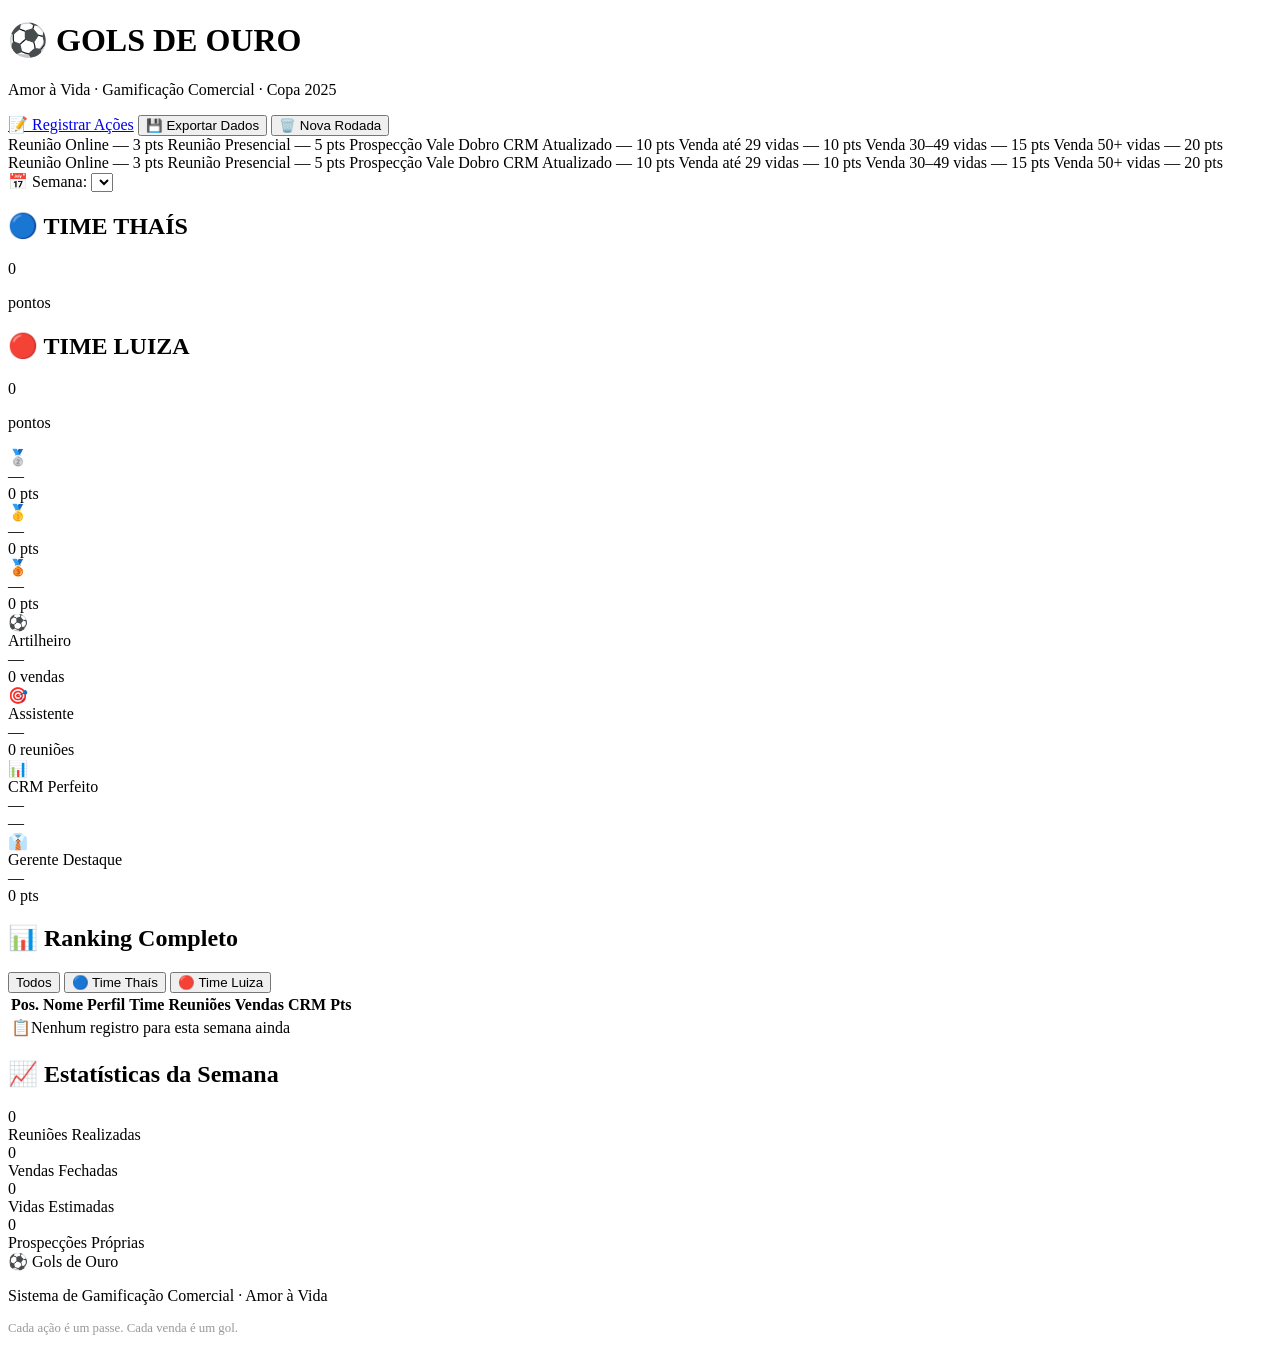
==== index.html @ 3f6ced35 "Rename index (2).html to index.html" ====
<!DOCTYPE html>
<html lang="pt-BR">
<head>
  <meta charset="UTF-8">
  <meta name="viewport" content="width=device-width, initial-scale=1.0">
  <title>⚽ Gols de Ouro — Amor à Vida</title>
  <link rel="stylesheet" href="styles.css">
</head>
<body>
<div class="container">

  <header>
    <h1>⚽ GOLS DE OURO</h1>
    <p class="subtitle">Amor à Vida · Gamificação Comercial · Copa 2025</p>
    <div class="header-actions">
      <a href="registro.html" class="btn-primary">📝 Registrar Ações</a>
      <button onclick="exportarDados()" class="btn-secondary">💾 Exportar Dados</button>
      <button onclick="limparDados()" class="btn-danger">🗑️ Nova Rodada</button>
    </div>
  </header>

  <div class="tape">
    <div class="tape-inner">
      <span class="tape-item">Reunião Online — 3 pts</span>
      <span class="tape-item">Reunião Presencial — 5 pts</span>
      <span class="tape-item">Prospecção Vale Dobro</span>
      <span class="tape-item">CRM Atualizado — 10 pts</span>
      <span class="tape-item">Venda até 29 vidas — 10 pts</span>
      <span class="tape-item">Venda 30–49 vidas — 15 pts</span>
      <span class="tape-item">Venda 50+ vidas — 20 pts</span>
      <span class="tape-item">Reunião Online — 3 pts</span>
      <span class="tape-item">Reunião Presencial — 5 pts</span>
      <span class="tape-item">Prospecção Vale Dobro</span>
      <span class="tape-item">CRM Atualizado — 10 pts</span>
      <span class="tape-item">Venda até 29 vidas — 10 pts</span>
      <span class="tape-item">Venda 30–49 vidas — 15 pts</span>
      <span class="tape-item">Venda 50+ vidas — 20 pts</span>
    </div>
  </div>

  <div class="week-selector reveal">
    <label>📅 Semana:</label>
    <select id="weekSelector" onchange="carregarSemana()"></select>
  </div>

  <div class="divider"></div>

  <section class="teams-score">
    <div class="team team-thais reveal">
      <h2>🔵 TIME THAÍS</h2>
      <div class="team-points" id="pointsThais">0</div>
      <p class="team-label">pontos</p>
    </div>
    <div class="team team-luiza reveal">
      <h2>🔴 TIME LUIZA</h2>
      <div class="team-points" id="pointsLuiza">0</div>
      <p class="team-label">pontos</p>
    </div>
  </section>

  <div class="divider"></div>

  <section class="podium reveal">
    <div class="podium-item second">
      <div class="medal">🥈</div>
      <div class="podium-name" id="second">—</div>
      <div class="podium-points" id="secondPoints">0 pts</div>
      <div id="secondTeam" class="podium-team-badge"></div>
    </div>
    <div class="podium-item first">
      <div class="medal">🥇</div>
      <div class="podium-name" id="first">—</div>
      <div class="podium-points" id="firstPoints">0 pts</div>
      <div id="firstTeam" class="podium-team-badge"></div>
    </div>
    <div class="podium-item third">
      <div class="medal">🥉</div>
      <div class="podium-name" id="third">—</div>
      <div class="podium-points" id="thirdPoints">0 pts</div>
      <div id="thirdTeam" class="podium-team-badge"></div>
    </div>
  </section>

  <div class="divider"></div>

  <section class="highlights">
    <div class="highlight-card reveal">
      <div class="highlight-icon">⚽</div>
      <div class="highlight-title">Artilheiro</div>
      <div class="highlight-name" id="artilheiro">—</div>
      <div class="highlight-value" id="artilheiroValue">0 vendas</div>
    </div>
    <div class="highlight-card reveal">
      <div class="highlight-icon">🎯</div>
      <div class="highlight-title">Assistente</div>
      <div class="highlight-name" id="assistente">—</div>
      <div class="highlight-value" id="assistenteValue">0 reuniões</div>
    </div>
    <div class="highlight-card reveal">
      <div class="highlight-icon">📊</div>
      <div class="highlight-title">CRM Perfeito</div>
      <div class="highlight-name" id="crmPerfeito">—</div>
      <div class="highlight-value" id="crmPerfeitoValue">—</div>
    </div>
    <div class="highlight-card reveal">
      <div class="highlight-icon">👔</div>
      <div class="highlight-title">Gerente Destaque</div>
      <div class="highlight-name" id="gerenteDestaque">—</div>
      <div class="highlight-value" id="gerenteValue">0 pts</div>
    </div>
  </section>

  <div class="divider"></div>

  <section class="ranking reveal">
    <h2>📊 Ranking Completo</h2>
    <div class="ranking-filters">
      <button class="filter-btn active" onclick="filtrarRanking('todos', this)">Todos</button>
      <button class="filter-btn" onclick="filtrarRanking('thais', this)">🔵 Time Thaís</button>
      <button class="filter-btn" onclick="filtrarRanking('luiza', this)">🔴 Time Luiza</button>
    </div>
    <div class="ranking-table-wrapper">
      <table class="ranking-table">
        <thead>
          <tr>
            <th>Pos.</th><th>Nome</th><th>Perfil</th><th>Time</th>
            <th>Reuniões</th><th>Vendas</th><th>CRM</th>
            <th class="points-col">Pts</th>
          </tr>
        </thead>
        <tbody id="rankingBody">
          <tr><td colspan="8">
            <div class="empty-state"><span>📋</span>Nenhum registro para esta semana ainda</div>
          </td></tr>
        </tbody>
      </table>
    </div>
  </section>

  <div class="divider"></div>

  <section class="stats reveal">
    <h2>📈 Estatísticas da Semana</h2>
    <div class="stats-grid">
      <div class="stat-card"><div class="stat-number" id="totalReunioes">0</div><div class="stat-label">Reuniões Realizadas</div></div>
      <div class="stat-card"><div class="stat-number" id="totalVendas">0</div><div class="stat-label">Vendas Fechadas</div></div>
      <div class="stat-card"><div class="stat-number" id="totalVidas">0</div><div class="stat-label">Vidas Estimadas</div></div>
      <div class="stat-card"><div class="stat-number" id="totalProspeccao">0</div><div class="stat-label">Prospecções Próprias</div></div>
    </div>
  </section>

  <footer>
    <div class="footer-title">⚽ Gols de Ouro</div>
    <p>Sistema de Gamificação Comercial · Amor à Vida</p>
    <p style="margin-top:6px;font-size:0.8rem;opacity:0.4;">Cada ação é um passe. Cada venda é um gol.</p>
  </footer>

</div>
<script src="app.js"></script>
<script>
  window.onload = function() {
    inicializarSistema();
    atualizarDashboard();
  };
</script>
</body>
</html>
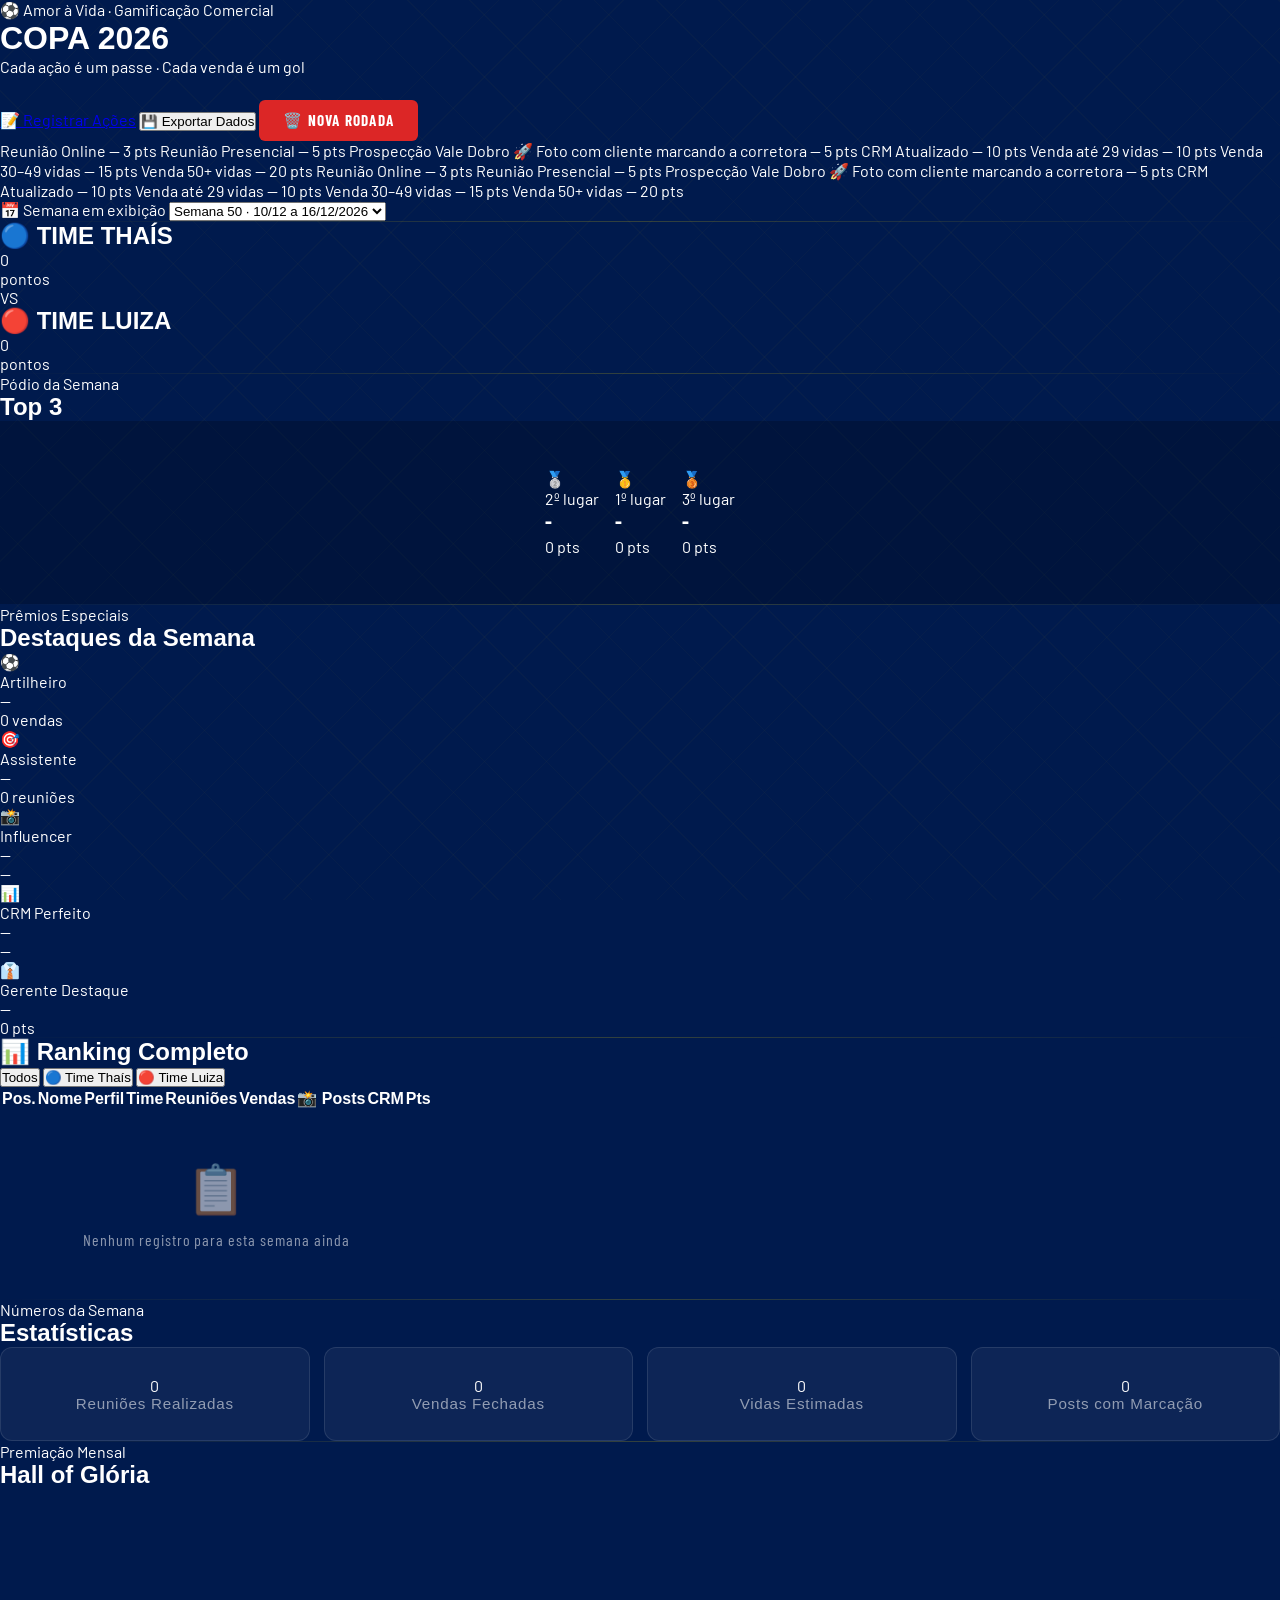
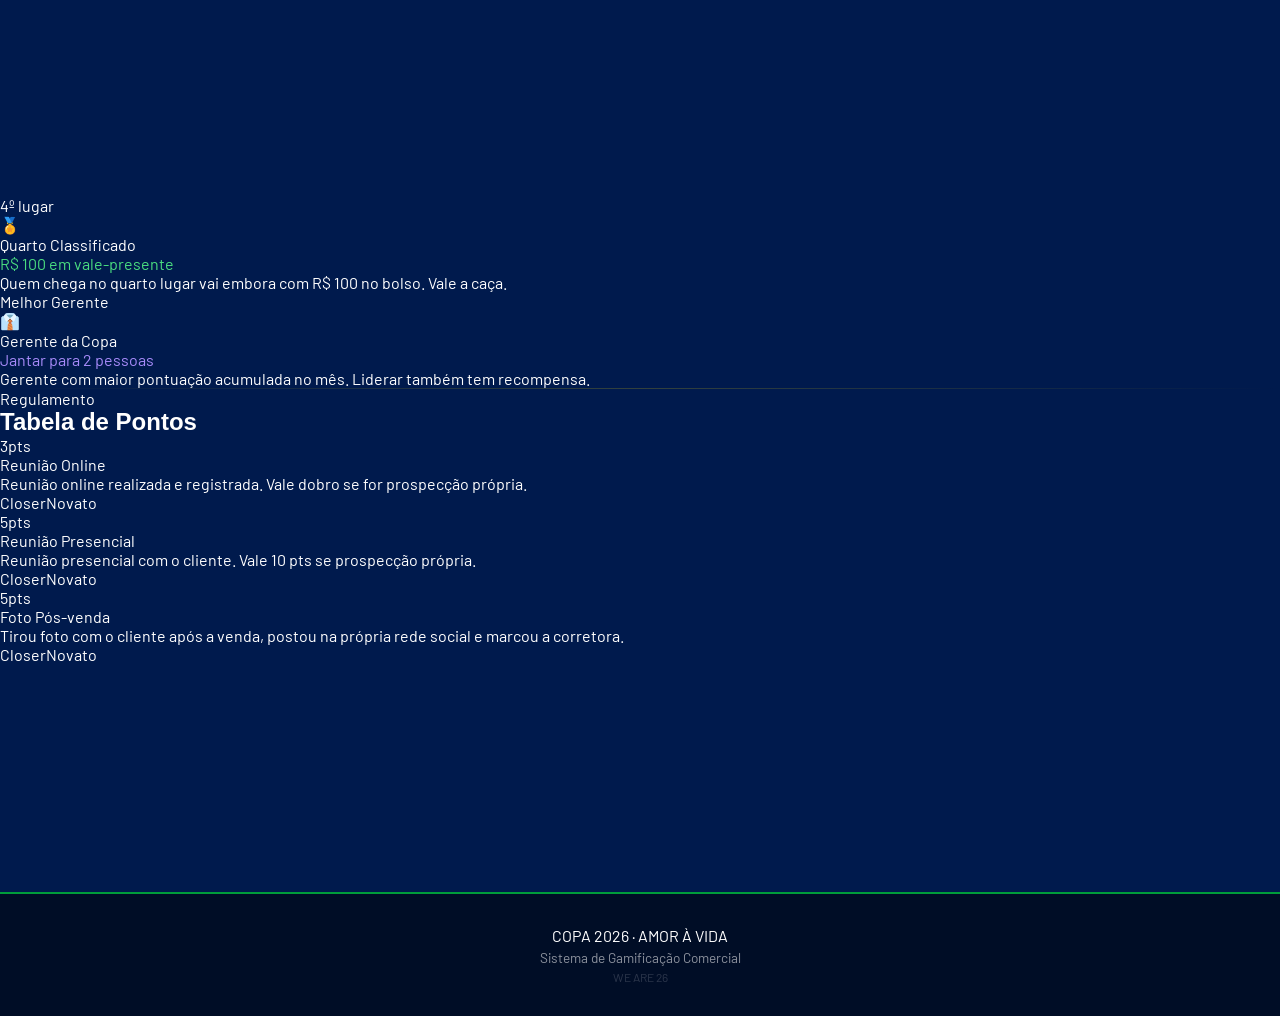
==== commit 0be5a506: "Update title and content for Copa 2026" ====
--- a/index.html
+++ b/index.html
@@ -3,133 +3,169 @@
 <head>
   <meta charset="UTF-8">
   <meta name="viewport" content="width=device-width, initial-scale=1.0">
-  <title>⚽ Gols de Ouro — Amor à Vida</title>
+  <title>Copa 2026 — Amor à Vida</title>
   <link rel="stylesheet" href="styles.css">
 </head>
 <body>
 <div class="container">
 
-  <header>
-    <h1>⚽ GOLS DE OURO</h1>
-    <p class="subtitle">Amor à Vida · Gamificação Comercial · Copa 2025</p>
-    <div class="header-actions">
-      <a href="registro.html" class="btn-primary">📝 Registrar Ações</a>
-      <button onclick="exportarDados()" class="btn-secondary">💾 Exportar Dados</button>
-      <button onclick="limparDados()" class="btn-danger">🗑️ Nova Rodada</button>
-    </div>
-  </header>
-
-  <div class="tape">
-    <div class="tape-inner">
-      <span class="tape-item">Reunião Online — 3 pts</span>
-      <span class="tape-item">Reunião Presencial — 5 pts</span>
-      <span class="tape-item">Prospecção Vale Dobro</span>
-      <span class="tape-item">CRM Atualizado — 10 pts</span>
-      <span class="tape-item">Venda até 29 vidas — 10 pts</span>
-      <span class="tape-item">Venda 30–49 vidas — 15 pts</span>
-      <span class="tape-item">Venda 50+ vidas — 20 pts</span>
-      <span class="tape-item">Reunião Online — 3 pts</span>
-      <span class="tape-item">Reunião Presencial — 5 pts</span>
-      <span class="tape-item">Prospecção Vale Dobro</span>
-      <span class="tape-item">CRM Atualizado — 10 pts</span>
-      <span class="tape-item">Venda até 29 vidas — 10 pts</span>
-      <span class="tape-item">Venda 30–49 vidas — 15 pts</span>
-      <span class="tape-item">Venda 50+ vidas — 20 pts</span>
+  <!-- HERO -->
+  <div class="hero">
+    <div class="hero-eyebrow">⚽ Amor à Vida · Gamificação Comercial</div>
+    <h1 class="hero-title">
+      <span class="gold">COPA</span>
+      <span class="year">2026</span>
+    </h1>
+    <div class="hero-divider"></div>
+    <p class="hero-sub">Cada ação é um passe · Cada venda é um gol</p>
+    <div class="hero-actions" style="margin-top:1.5rem;">
+      <a href="registro.html" class="btn btn-gold">📝 Registrar Ações</a>
+      <button onclick="exportarDados()" class="btn btn-outline">💾 Exportar Dados</button>
+      <button onclick="limparDados()" class="btn btn-danger">🗑️ Nova Rodada</button>
     </div>
   </div>
 
-  <div class="week-selector reveal">
-    <label>📅 Semana:</label>
+  <!-- TICKER -->
+  <div class="ticker">
+    <div class="ticker-inner">
+      <span class="ticker-item">Reunião Online — 3 pts</span>
+      <span class="ticker-item">Reunião Presencial — 5 pts</span>
+      <span class="ticker-item">Prospecção Vale Dobro 🚀</span>
+      <span class="ticker-item">Foto com cliente marcando a corretora — 5 pts</span>
+      <span class="ticker-item">CRM Atualizado — 10 pts</span>
+      <span class="ticker-item">Venda até 29 vidas — 10 pts</span>
+      <span class="ticker-item">Venda 30–49 vidas — 15 pts</span>
+      <span class="ticker-item">Venda 50+ vidas — 20 pts</span>
+      <span class="ticker-item">Reunião Online — 3 pts</span>
+      <span class="ticker-item">Reunião Presencial — 5 pts</span>
+      <span class="ticker-item">Prospecção Vale Dobro 🚀</span>
+      <span class="ticker-item">Foto com cliente marcando a corretora — 5 pts</span>
+      <span class="ticker-item">CRM Atualizado — 10 pts</span>
+      <span class="ticker-item">Venda até 29 vidas — 10 pts</span>
+      <span class="ticker-item">Venda 30–49 vidas — 15 pts</span>
+      <span class="ticker-item">Venda 50+ vidas — 20 pts</span>
+    </div>
+  </div>
+
+  <!-- SEMANA -->
+  <div class="week-bar reveal">
+    <label>📅 Semana em exibição</label>
     <select id="weekSelector" onchange="carregarSemana()"></select>
   </div>
 
   <div class="divider"></div>
 
-  <section class="teams-score">
-    <div class="team team-thais reveal">
-      <h2>🔵 TIME THAÍS</h2>
-      <div class="team-points" id="pointsThais">0</div>
-      <p class="team-label">pontos</p>
-    </div>
-    <div class="team team-luiza reveal">
-      <h2>🔴 TIME LUIZA</h2>
-      <div class="team-points" id="pointsLuiza">0</div>
-      <p class="team-label">pontos</p>
-    </div>
-  </section>
-
-  <div class="divider"></div>
-
-  <section class="podium reveal">
-    <div class="podium-item second">
-      <div class="medal">🥈</div>
-      <div class="podium-name" id="second">—</div>
-      <div class="podium-points" id="secondPoints">0 pts</div>
-      <div id="secondTeam" class="podium-team-badge"></div>
-    </div>
-    <div class="podium-item first">
-      <div class="medal">🥇</div>
-      <div class="podium-name" id="first">—</div>
-      <div class="podium-points" id="firstPoints">0 pts</div>
-      <div id="firstTeam" class="podium-team-badge"></div>
-    </div>
-    <div class="podium-item third">
-      <div class="medal">🥉</div>
-      <div class="podium-name" id="third">—</div>
-      <div class="podium-points" id="thirdPoints">0 pts</div>
-      <div id="thirdTeam" class="podium-team-badge"></div>
-    </div>
-  </section>
-
-  <div class="divider"></div>
-
-  <section class="highlights">
-    <div class="highlight-card reveal">
-      <div class="highlight-icon">⚽</div>
-      <div class="highlight-title">Artilheiro</div>
-      <div class="highlight-name" id="artilheiro">—</div>
-      <div class="highlight-value" id="artilheiroValue">0 vendas</div>
-    </div>
-    <div class="highlight-card reveal">
-      <div class="highlight-icon">🎯</div>
-      <div class="highlight-title">Assistente</div>
-      <div class="highlight-name" id="assistente">—</div>
-      <div class="highlight-value" id="assistenteValue">0 reuniões</div>
-    </div>
-    <div class="highlight-card reveal">
-      <div class="highlight-icon">📊</div>
-      <div class="highlight-title">CRM Perfeito</div>
-      <div class="highlight-name" id="crmPerfeito">—</div>
-      <div class="highlight-value" id="crmPerfeitoValue">—</div>
-    </div>
-    <div class="highlight-card reveal">
-      <div class="highlight-icon">👔</div>
-      <div class="highlight-title">Gerente Destaque</div>
-      <div class="highlight-name" id="gerenteDestaque">—</div>
-      <div class="highlight-value" id="gerenteValue">0 pts</div>
-    </div>
-  </section>
-
-  <div class="divider"></div>
-
-  <section class="ranking reveal">
+  <!-- SCOREBOARD -->
+  <section class="scoreboard reveal">
+    <div class="team-panel panel-thais" id="panelThais">
+      <h2 class="team-name">🔵 TIME THAÍS</h2>
+      <div class="team-pts-big" id="pointsThais">0</div>
+      <p class="pts-label">pontos</p>
+    </div>
+    <div class="vs-block">VS</div>
+    <div class="team-panel panel-luiza" id="panelLuiza">
+      <h2 class="team-name">🔴 TIME LUIZA</h2>
+      <div class="team-pts-big" id="pointsLuiza">0</div>
+      <p class="pts-label">pontos</p>
+    </div>
+  </section>
+
+  <div class="divider"></div>
+
+  <!-- PÓDIO -->
+  <section class="podium-section">
+    <div class="section-header reveal">
+      <div class="section-tag">Pódio da Semana</div>
+      <h2 class="section-title">Top <span class="accent">3</span></h2>
+    </div>
+    <div class="podium reveal">
+      <div class="podium-card pos-2">
+        <div class="podium-medal">🥈</div>
+        <div class="podium-rank">2º lugar</div>
+        <div class="podium-name" id="second">—</div>
+        <div class="podium-pts" id="secondPoints">0 pts</div>
+        <div id="secondTeam" class="podium-team-tag"></div>
+      </div>
+      <div class="podium-card pos-1">
+        <div class="podium-medal">🥇</div>
+        <div class="podium-rank">1º lugar</div>
+        <div class="podium-name" id="first">—</div>
+        <div class="podium-pts" id="firstPoints">0 pts</div>
+        <div id="firstTeam" class="podium-team-tag"></div>
+      </div>
+      <div class="podium-card pos-3">
+        <div class="podium-medal">🥉</div>
+        <div class="podium-rank">3º lugar</div>
+        <div class="podium-name" id="third">—</div>
+        <div class="podium-pts" id="thirdPoints">0 pts</div>
+        <div id="thirdTeam" class="podium-team-tag"></div>
+      </div>
+    </div>
+  </section>
+
+  <div class="divider"></div>
+
+  <!-- DESTAQUES -->
+  <section class="highlights-section">
+    <div class="section-header reveal">
+      <div class="section-tag">Prêmios Especiais</div>
+      <h2 class="section-title">Destaques da <span class="accent">Semana</span></h2>
+    </div>
+    <div class="highlights-grid">
+      <div class="hl-card reveal">
+        <div class="hl-icon">⚽</div>
+        <div class="hl-tag">Artilheiro</div>
+        <div class="hl-name" id="artilheiro">—</div>
+        <div class="hl-value" id="artilheiroValue">0 vendas</div>
+      </div>
+      <div class="hl-card reveal">
+        <div class="hl-icon">🎯</div>
+        <div class="hl-tag">Assistente</div>
+        <div class="hl-name" id="assistente">—</div>
+        <div class="hl-value" id="assistenteValue">0 reuniões</div>
+      </div>
+      <div class="hl-card reveal">
+        <div class="hl-icon">📸</div>
+        <div class="hl-tag">Influencer</div>
+        <div class="hl-name" id="influencer">—</div>
+        <div class="hl-value" id="influencerValue">—</div>
+      </div>
+      <div class="hl-card reveal">
+        <div class="hl-icon">📊</div>
+        <div class="hl-tag">CRM Perfeito</div>
+        <div class="hl-name" id="crmPerfeito">—</div>
+        <div class="hl-value" id="crmPerfeitoValue">—</div>
+      </div>
+      <div class="hl-card reveal">
+        <div class="hl-icon">👔</div>
+        <div class="hl-tag">Gerente Destaque</div>
+        <div class="hl-name" id="gerenteDestaque">—</div>
+        <div class="hl-value" id="gerenteValue">0 pts</div>
+      </div>
+    </div>
+  </section>
+
+  <div class="divider"></div>
+
+  <!-- RANKING -->
+  <section class="ranking-section reveal">
     <h2>📊 Ranking Completo</h2>
-    <div class="ranking-filters">
-      <button class="filter-btn active" onclick="filtrarRanking('todos', this)">Todos</button>
-      <button class="filter-btn" onclick="filtrarRanking('thais', this)">🔵 Time Thaís</button>
-      <button class="filter-btn" onclick="filtrarRanking('luiza', this)">🔴 Time Luiza</button>
-    </div>
-    <div class="ranking-table-wrapper">
-      <table class="ranking-table">
+    <div class="rank-filters">
+      <button class="rf-btn active" onclick="filtrarRanking('todos',this)">Todos</button>
+      <button class="rf-btn" onclick="filtrarRanking('thais',this)">🔵 Time Thaís</button>
+      <button class="rf-btn" onclick="filtrarRanking('luiza',this)">🔴 Time Luiza</button>
+    </div>
+    <div class="table-wrap">
+      <table class="rank-table">
         <thead>
           <tr>
             <th>Pos.</th><th>Nome</th><th>Perfil</th><th>Time</th>
-            <th>Reuniões</th><th>Vendas</th><th>CRM</th>
-            <th class="points-col">Pts</th>
+            <th>Reuniões</th><th>Vendas</th><th>📸 Posts</th><th>CRM</th>
+            <th class="pts-col">Pts</th>
           </tr>
         </thead>
         <tbody id="rankingBody">
-          <tr><td colspan="8">
+          <tr><td colspan="9">
             <div class="empty-state"><span>📋</span>Nenhum registro para esta semana ainda</div>
           </td></tr>
         </tbody>
@@ -139,20 +175,125 @@
 
   <div class="divider"></div>
 
-  <section class="stats reveal">
-    <h2>📈 Estatísticas da Semana</h2>
+  <!-- ESTATÍSTICAS -->
+  <section class="stats-section">
+    <div class="section-header reveal">
+      <div class="section-tag">Números da Semana</div>
+      <h2 class="section-title">Estatísticas</h2>
+    </div>
     <div class="stats-grid">
-      <div class="stat-card"><div class="stat-number" id="totalReunioes">0</div><div class="stat-label">Reuniões Realizadas</div></div>
-      <div class="stat-card"><div class="stat-number" id="totalVendas">0</div><div class="stat-label">Vendas Fechadas</div></div>
-      <div class="stat-card"><div class="stat-number" id="totalVidas">0</div><div class="stat-label">Vidas Estimadas</div></div>
-      <div class="stat-card"><div class="stat-number" id="totalProspeccao">0</div><div class="stat-label">Prospecções Próprias</div></div>
+      <div class="stat-card reveal"><div class="stat-num" id="totalReunioes">0</div><div class="stat-label">Reuniões Realizadas</div></div>
+      <div class="stat-card reveal"><div class="stat-num" id="totalVendas">0</div><div class="stat-label">Vendas Fechadas</div></div>
+      <div class="stat-card reveal"><div class="stat-num" id="totalVidas">0</div><div class="stat-label">Vidas Estimadas</div></div>
+      <div class="stat-card reveal"><div class="stat-num" id="totalFotos">0</div><div class="stat-label">Posts com Marcação</div></div>
+    </div>
+  </section>
+
+  <div class="divider"></div>
+
+  <!-- PREMIAÇÃO MENSAL -->
+  <section class="awards-section">
+    <div class="section-header reveal">
+      <div class="section-tag">Premiação Mensal</div>
+      <h2 class="section-title">Hall of <span class="accent">Glória</span></h2>
+    </div>
+    <div class="awards-grid">
+
+      <div class="award-card gold reveal">
+        <div class="award-pos">1º lugar</div>
+        <div class="award-medal">🥇</div>
+        <div class="award-title">Campeão da Copa</div>
+        <div class="award-prize">Camisa Oficial Brasil<br>+ R$ 150 no Coco Bambu</div>
+        <div class="award-desc">Maior pontuação acumulada no mês. Você veste a camisa de quem chegou lá.</div>
+      </div>
+
+      <div class="award-card silver reveal">
+        <div class="award-pos">2º lugar</div>
+        <div class="award-medal">🥈</div>
+        <div class="award-title">Vice-Campeão</div>
+        <div class="award-prize silver-txt">Um Tênis à sua escolha</div>
+        <div class="award-desc">Segundo maior acumulado do mês. Tão perto do topo — corra mais no próximo mês.</div>
+      </div>
+
+      <div class="award-card bronze reveal">
+        <div class="award-pos">3º lugar</div>
+        <div class="award-medal">🥉</div>
+        <div class="award-title">Terceiro Lugar</div>
+        <div class="award-prize bronze-txt">Alexa Echo Dot</div>
+        <div class="award-desc">Terceiro no pódio mensal. Tecnologia para turbinar sua rotina fora do trabalho.</div>
+      </div>
+
+      <div class="award-card fourth reveal">
+        <div class="award-pos">4º lugar</div>
+        <div class="award-medal">🏅</div>
+        <div class="award-title">Quarto Classificado</div>
+        <div class="award-prize" style="color:#4ade80;">R$ 100 em vale-presente</div>
+        <div class="award-desc">Quem chega no quarto lugar vai embora com R$ 100 no bolso. Vale a caça.</div>
+      </div>
+
+      <div class="award-card manager reveal">
+        <div class="award-pos">Melhor Gerente</div>
+        <div class="award-medal">👔</div>
+        <div class="award-title">Gerente da Copa</div>
+        <div class="award-prize" style="color:#a78bfa;">Jantar para 2 pessoas</div>
+        <div class="award-desc">Gerente com maior pontuação acumulada no mês. Liderar também tem recompensa.</div>
+      </div>
+
+    </div>
+  </section>
+
+  <div class="divider"></div>
+
+  <!-- TABELA DE PONTOS -->
+  <section class="pontos-section">
+    <div class="section-header reveal">
+      <div class="section-tag">Regulamento</div>
+      <h2 class="section-title">Tabela de <span class="accent">Pontos</span></h2>
+    </div>
+    <div class="pontos-grid">
+      <div class="ponto-card pc-azul reveal">
+        <div><span class="ponto-pts">3</span><span class="ponto-unit">pts</span></div>
+        <div class="ponto-nome">Reunião Online</div>
+        <div class="ponto-desc">Reunião online realizada e registrada. Vale dobro se for prospecção própria.</div>
+        <div class="ponto-tags"><span class="ptag">Closer</span><span class="ptag">Novato</span></div>
+      </div>
+      <div class="ponto-card pc-verde reveal">
+        <div><span class="ponto-pts">5</span><span class="ponto-unit">pts</span></div>
+        <div class="ponto-nome">Reunião Presencial</div>
+        <div class="ponto-desc">Reunião presencial com o cliente. Vale 10 pts se prospecção própria.</div>
+        <div class="ponto-tags"><span class="ptag">Closer</span><span class="ptag">Novato</span></div>
+      </div>
+      <div class="ponto-card pc-ouro reveal">
+        <div><span class="ponto-pts">5</span><span class="ponto-unit">pts</span></div>
+        <div class="ponto-nome">Foto Pós-venda</div>
+        <div class="ponto-desc">Tirou foto com o cliente após a venda, postou na própria rede social e marcou a corretora.</div>
+        <div class="ponto-tags"><span class="ptag">Closer</span><span class="ptag">Novato</span></div>
+      </div>
+      <div class="ponto-card pc-verde reveal">
+        <div><span class="ponto-pts">10</span><span class="ponto-unit">pts</span></div>
+        <div class="ponto-nome">CRM Atualizado</div>
+        <div class="ponto-desc">CRM 100% em dia na semana de registro.</div>
+        <div class="ponto-tags"><span class="ptag">Todos</span></div>
+      </div>
+      <div class="ponto-card pc-vermelho reveal">
+        <div><span class="ponto-pts">10–20</span></div>
+        <div class="ponto-nome">Venda Fechada</div>
+        <div class="ponto-desc">Até 29 vidas = 10 pts · 30–49 vidas = 15 pts · 50+ vidas = 20 pts.</div>
+        <div class="ponto-tags"><span class="ptag">Closer</span><span class="ptag">Novato</span></div>
+      </div>
+      <div class="ponto-card pc-roxo reveal">
+        <div><span class="ponto-pts">×2</span></div>
+        <div class="ponto-nome">Prospecção Própria</div>
+        <div class="ponto-desc">Você mesmo buscou o cliente sem depender do marketing. Todas as ações de reunião valem o dobro.</div>
+        <div class="ponto-tags"><span class="ptag">Closer</span><span class="ptag">Novato</span></div>
+      </div>
     </div>
   </section>
 
   <footer>
-    <div class="footer-title">⚽ Gols de Ouro</div>
-    <p>Sistema de Gamificação Comercial · Amor à Vida</p>
-    <p style="margin-top:6px;font-size:0.8rem;opacity:0.4;">Cada ação é um passe. Cada venda é um gol.</p>
+    <div class="footer-wordmark">COPA 2026 · AMOR À VIDA</div>
+    <p>Sistema de Gamificação Comercial</p>
+    <p style="margin-top:4px;font-size:0.75rem;opacity:0.3;">WE ARE 26</p>
   </footer>
 
 </div>
--- a/styles.css
+++ b/styles.css
@@ -0,0 +1,474 @@
+/* ============================================
+   GOLS DE OURO - STYLES
+   Visual Copa do Brasil
+============================================ */
+
+@import url('https://fonts.googleapis.com/css2?family=Bebas+Neue&family=Barlow+Condensed:wght@400;500;600;700;900&family=Barlow:wght@400;500&display=swap');
+
+*, *::before, *::after { margin: 0; padding: 0; box-sizing: border-box; }
+html { scroll-behavior: smooth; }
+
+:root {
+  --verde:        #009C3B;
+  --verde-escuro: #007A2F;
+  --verde-claro:  #00C94A;
+  --amarelo:      #FFDF00;
+  --amarelo-esc:  #E6C800;
+  --azul:         #002776;
+  --azul-medio:   #003DA5;
+  --azul-claro:   #1A5CB8;
+  --branco:       #FFFFFF;
+  --off-white:    #F5F0E8;
+  --bg-dark:      #001A4D;
+  --bg-card:      rgba(255,255,255,0.05);
+  --border:       rgba(255,255,255,0.1);
+  --text-muted:   rgba(255,255,255,0.55);
+  --shadow:       0 4px 24px rgba(0,0,0,0.35);
+
+  --team-thais: #3b82f6;
+  --team-luiza: #ef4444;
+}
+
+body {
+  font-family: 'Barlow', sans-serif;
+  background: var(--bg-dark);
+  color: var(--branco);
+  min-height: 100vh;
+  overflow-x: hidden;
+}
+
+/* ── BACKGROUND TEXTURE ─── */
+body::before {
+  content: '';
+  position: fixed; inset: 0;
+  background-image:
+    repeating-linear-gradient(45deg,  rgba(255,223,0,0.025) 0px, rgba(255,223,0,0.025) 1px, transparent 1px, transparent 44px),
+    repeating-linear-gradient(-45deg, rgba(255,223,0,0.025) 0px, rgba(255,223,0,0.025) 1px, transparent 1px, transparent 44px);
+  pointer-events: none; z-index: 0;
+}
+
+.container {
+  position: relative; z-index: 1;
+  max-width: 1300px;
+  margin: 0 auto;
+}
+
+/* ── HEADER ─── */
+header {
+  background: linear-gradient(160deg, rgba(0,39,118,0.95) 0%, rgba(0,26,77,0.98) 100%);
+  border-bottom: 3px solid var(--verde);
+  padding: 2.5rem 2rem 2rem;
+  text-align: center;
+  position: relative;
+  overflow: hidden;
+}
+header::before {
+  content: '';
+  position: absolute; inset: 0;
+  background: radial-gradient(ellipse 70% 80% at 50% -10%, rgba(0,156,59,0.25) 0%, transparent 60%);
+  pointer-events: none;
+}
+header h1 {
+  font-family: 'Bebas Neue', sans-serif;
+  font-size: clamp(2.5rem, 7vw, 4.5rem);
+  letter-spacing: 0.05em;
+  color: var(--amarelo);
+  text-shadow: 3px 3px 0 var(--verde-escuro), 0 0 40px rgba(255,223,0,0.25);
+  position: relative;
+}
+.subtitle {
+  font-family: 'Barlow Condensed', sans-serif;
+  font-weight: 500;
+  font-size: 1rem;
+  letter-spacing: 0.15em;
+  text-transform: uppercase;
+  color: var(--text-muted);
+  margin-top: 4px;
+  position: relative;
+}
+.header-actions {
+  display: flex; gap: 12px; flex-wrap: wrap;
+  justify-content: center;
+  margin-top: 1.5rem;
+  position: relative;
+}
+
+/* ── BUTTONS ─── */
+.btn-primary, .btn-secondary, .btn-danger, .btn-success {
+  font-family: 'Barlow Condensed', sans-serif;
+  font-weight: 700;
+  font-size: 0.95rem;
+  letter-spacing: 0.08em;
+  text-transform: uppercase;
+  padding: 11px 24px;
+  border: none; border-radius: 6px;
+  cursor: pointer;
+  transition: transform 0.15s, filter 0.15s;
+  text-decoration: none; display: inline-block;
+}
+.btn-primary  { background: var(--verde);   color: #fff; }
+.btn-secondary{ background: rgba(255,255,255,0.12); color: var(--branco); border: 1px solid var(--border); }
+.btn-danger   { background: #dc2626;        color: #fff; }
+.btn-success  { background: var(--amarelo); color: var(--azul); }
+.btn-primary:hover, .btn-danger:hover, .btn-success:hover { filter: brightness(1.12); transform: translateY(-2px); }
+.btn-secondary:hover { background: rgba(255,255,255,0.2); }
+.btn-large { width: 100%; padding: 16px; font-size: 1.15rem; margin-top: 1.5rem; border-radius: 8px; }
+
+/* ── WEEK SELECTOR ─── */
+.week-selector {
+  padding: 16px 2rem;
+  background: rgba(0,61,165,0.3);
+  border-bottom: 1px solid var(--border);
+  display: flex; align-items: center; gap: 14px; justify-content: center; flex-wrap: wrap;
+}
+.week-selector label {
+  font-family: 'Barlow Condensed', sans-serif;
+  font-weight: 700; font-size: 1rem; letter-spacing: 0.08em; text-transform: uppercase;
+}
+.week-selector select {
+  padding: 9px 18px;
+  background: rgba(255,255,255,0.08);
+  border: 1px solid var(--border);
+  border-radius: 6px;
+  color: var(--branco);
+  font-family: 'Barlow Condensed', sans-serif;
+  font-size: 1rem; font-weight: 600; min-width: 200px;
+}
+.week-selector select option { background: var(--azul); }
+
+/* ── TEAMS SCORE ─── */
+.teams-score {
+  display: flex; justify-content: space-around; align-items: center;
+  padding: 3rem 2rem;
+  background: linear-gradient(180deg, rgba(0,61,165,0.2) 0%, transparent 100%);
+  gap: 20px;
+  position: relative;
+}
+.teams-score::after {
+  content: 'VS';
+  position: absolute; top: 50%; left: 50%; transform: translate(-50%,-50%);
+  font-family: 'Bebas Neue', sans-serif;
+  font-size: 2.5rem; letter-spacing: 0.1em;
+  color: rgba(255,255,255,0.1);
+  pointer-events: none;
+}
+.team {
+  text-align: center; flex: 1; max-width: 380px;
+  background: var(--bg-card);
+  border: 1px solid var(--border);
+  border-radius: 16px; padding: 2rem;
+  transition: transform 0.2s;
+}
+.team:hover { transform: translateY(-4px); }
+.team h2 {
+  font-family: 'Bebas Neue', sans-serif;
+  font-size: 1.8rem; letter-spacing: 0.08em;
+  margin-bottom: 0.5rem;
+}
+.team-thais { border-top: 4px solid var(--team-thais); }
+.team-luiza { border-top: 4px solid var(--team-luiza); }
+.team-thais h2 { color: #60a5fa; }
+.team-luiza h2 { color: #f87171; }
+.team-points {
+  font-family: 'Bebas Neue', sans-serif;
+  font-size: 5rem; line-height: 1; margin: 6px 0;
+}
+.team-thais .team-points { color: #60a5fa; }
+.team-luiza .team-points { color: #f87171; }
+.team-label {
+  font-family: 'Barlow Condensed', sans-serif;
+  font-weight: 700; font-size: 0.9rem;
+  letter-spacing: 0.15em; text-transform: uppercase; color: var(--text-muted);
+}
+.team-lider-badge {
+  display: inline-block;
+  background: var(--amarelo); color: var(--azul);
+  font-family: 'Barlow Condensed', sans-serif;
+  font-weight: 900; font-size: 10px;
+  letter-spacing: 0.12em; text-transform: uppercase;
+  padding: 3px 12px; border-radius: 20px; margin-bottom: 8px;
+}
+
+/* ── PODIUM ─── */
+.podium {
+  display: flex; justify-content: center; align-items: flex-end;
+  gap: 16px; padding: 3rem 2rem;
+  background: rgba(0,0,0,0.2);
+}
+.podium-item {
+  border-radius: 14px; padding: 1.75rem 1.25rem;
+  text-align: center; min-width: 180px;
+  transition: transform 0.2s;
+  border: 1px solid rgba(255,255,255,0.1);
+}
+.podium-item:hover { transform: translateY(-6px); }
+.first  { order:2; background: linear-gradient(135deg,#b8860b,#ffd700,#daa520); color: #2d1a00; padding: 2.25rem 1.5rem; }
+.second { order:1; background: linear-gradient(135deg,#555,#9ca3af,#6b7280); color: #fff; }
+.third  { order:3; background: linear-gradient(135deg,#7c3010,#cd7f4e,#a05a2c); color: #fff; }
+.medal { font-size: 2.5rem; margin-bottom: 8px; }
+.podium-name { font-family: 'Barlow Condensed', sans-serif; font-weight: 700; font-size: 1.3rem; margin-bottom: 4px; }
+.podium-points { font-size: 0.95rem; opacity: 0.85; }
+.podium-team-badge {
+  display: inline-block;
+  font-family: 'Barlow Condensed', sans-serif;
+  font-weight: 700; font-size: 10px;
+  letter-spacing: 0.1em; text-transform: uppercase;
+  padding: 2px 10px; border-radius: 20px; margin-top: 6px;
+  opacity: 0.85;
+}
+.first .podium-team-badge  { background: rgba(0,0,0,0.25); }
+.second .podium-team-badge { background: rgba(255,255,255,0.2); }
+.third  .podium-team-badge { background: rgba(255,255,255,0.15); }
+
+/* ── HIGHLIGHTS ─── */
+.highlights {
+  display: grid;
+  grid-template-columns: repeat(auto-fit, minmax(210px, 1fr));
+  gap: 16px; padding: 2.5rem 2rem;
+}
+.highlight-card {
+  background: var(--bg-card);
+  border: 1px solid var(--border);
+  border-radius: 12px; padding: 1.5rem;
+  text-align: center; transition: border-color 0.2s, transform 0.2s;
+}
+.highlight-card:hover { border-color: rgba(255,223,0,0.4); transform: translateY(-3px); }
+.highlight-icon { font-size: 2.5rem; margin-bottom: 8px; }
+.highlight-title {
+  font-family: 'Barlow Condensed', sans-serif;
+  font-weight: 700; font-size: 0.8rem;
+  letter-spacing: 0.15em; text-transform: uppercase; color: var(--text-muted); margin-bottom: 8px;
+}
+.highlight-name { font-size: 1.15rem; font-weight: 500; margin-bottom: 4px; }
+.highlight-value { font-family: 'Barlow Condensed', sans-serif; font-weight: 700; font-size: 1rem; color: var(--amarelo); }
+
+/* ── RANKING ─── */
+.ranking {
+  padding: 2.5rem 2rem;
+  background: rgba(0,0,0,0.15);
+}
+.ranking h2 {
+  font-family: 'Bebas Neue', sans-serif;
+  font-size: 2.5rem; letter-spacing: 0.05em;
+  text-align: center; margin-bottom: 1.5rem; color: var(--amarelo);
+}
+.ranking-filters {
+  display: flex; justify-content: center; gap: 10px; margin-bottom: 1.5rem; flex-wrap: wrap;
+}
+.filter-btn {
+  font-family: 'Barlow Condensed', sans-serif;
+  font-weight: 700; font-size: 0.9rem; letter-spacing: 0.08em; text-transform: uppercase;
+  padding: 9px 22px;
+  border: 1px solid var(--border);
+  background: var(--bg-card); color: var(--branco);
+  border-radius: 6px; cursor: pointer; transition: all 0.2s;
+}
+.filter-btn:hover  { background: rgba(255,255,255,0.15); border-color: rgba(255,255,255,0.3); }
+.filter-btn.active { background: var(--verde); border-color: var(--verde); }
+.ranking-table-wrapper { overflow-x: auto; border-radius: 12px; }
+.ranking-table {
+  width: 100%;
+  border-collapse: collapse;
+  background: var(--bg-card);
+  border-radius: 12px; overflow: hidden;
+}
+.ranking-table thead { background: rgba(0,61,165,0.6); }
+.ranking-table th {
+  padding: 14px 16px; text-align: left;
+  font-family: 'Barlow Condensed', sans-serif;
+  font-weight: 700; font-size: 0.8rem; letter-spacing: 0.12em; text-transform: uppercase; color: var(--text-muted);
+}
+.ranking-table td { padding: 13px 16px; font-size: 14px; border-bottom: 1px solid rgba(255,255,255,0.05); }
+.ranking-table tbody tr { transition: background 0.15s; }
+.ranking-table tbody tr:hover { background: rgba(255,255,255,0.06); }
+.ranking-table tbody tr.pos-1 td { color: #fbbf24; }
+.ranking-table tbody tr.pos-2 td { color: #d1d5db; }
+.ranking-table tbody tr.pos-3 td { color: #fca5a5; }
+.points-col { text-align: right; font-family: 'Bebas Neue', sans-serif; font-size: 1.3rem; color: var(--amarelo) !important; }
+.badge {
+  display: inline-block; padding: 3px 10px; border-radius: 20px;
+  font-family: 'Barlow Condensed', sans-serif;
+  font-weight: 700; font-size: 0.8rem; letter-spacing: 0.06em; text-transform: uppercase;
+}
+.badge-thais { background: rgba(59,130,246,0.2); color: #60a5fa; border: 1px solid rgba(59,130,246,0.3); }
+.badge-luiza { background: rgba(239,68,68,0.2);  color: #f87171; border: 1px solid rgba(239,68,68,0.3); }
+
+/* ── STATS ─── */
+.stats { padding: 2.5rem 2rem; }
+.stats h2 {
+  font-family: 'Bebas Neue', sans-serif;
+  font-size: 2.5rem; letter-spacing: 0.05em;
+  text-align: center; margin-bottom: 1.5rem; color: var(--branco);
+}
+.stats-grid { display: grid; grid-template-columns: repeat(auto-fit, minmax(180px, 1fr)); gap: 14px; }
+.stat-card {
+  background: var(--bg-card); border: 1px solid var(--border);
+  border-radius: 12px; padding: 1.75rem; text-align: center;
+  transition: transform 0.2s, border-color 0.2s;
+}
+.stat-card:hover { transform: translateY(-3px); border-color: rgba(255,223,0,0.3); }
+.stat-number {
+  font-family: 'Bebas Neue', sans-serif;
+  font-size: 3.5rem; color: var(--verde-claro); line-height: 1; margin-bottom: 8px;
+}
+.stat-label { font-family: 'Barlow Condensed', sans-serif; font-weight: 500; font-size: 0.95rem; letter-spacing: 0.05em; color: var(--text-muted); }
+
+/* ── FORM ─── */
+.registro-form { padding: 2rem; }
+
+.section-title-form {
+  font-family: 'Bebas Neue', sans-serif;
+  font-size: 2.5rem; letter-spacing: 0.05em; color: var(--amarelo);
+  text-align: center; margin: 1.5rem 0;
+}
+
+.form-section {
+  background: var(--bg-card);
+  border: 1px solid var(--border);
+  border-radius: 14px; padding: 1.75rem; margin-bottom: 1.5rem;
+}
+.form-section h3 {
+  font-family: 'Barlow Condensed', sans-serif;
+  font-weight: 700; font-size: 1.2rem; letter-spacing: 0.08em; text-transform: uppercase;
+  color: var(--amarelo); margin-bottom: 1.25rem;
+  display: flex; align-items: center; gap: 8px;
+}
+.form-group { margin-bottom: 1.1rem; }
+.form-group label {
+  display: block; margin-bottom: 6px;
+  font-family: 'Barlow Condensed', sans-serif;
+  font-weight: 600; font-size: 0.95rem; letter-spacing: 0.04em; color: var(--text-muted);
+}
+.form-group input[type="number"],
+.form-group input[type="week"],
+.form-group select {
+  width: 100%; padding: 11px 14px;
+  background: rgba(255,255,255,0.07);
+  border: 1px solid rgba(255,255,255,0.15);
+  border-radius: 8px;
+  color: var(--branco);
+  font-family: 'Barlow', sans-serif; font-size: 1rem;
+  transition: border-color 0.2s, background 0.2s;
+}
+.form-group input:focus,
+.form-group select:focus { outline: none; border-color: var(--verde); background: rgba(255,255,255,0.1); }
+.form-group select option { background: var(--azul); }
+.form-group small { display: block; margin-top: 5px; font-size: 0.8rem; color: var(--verde-claro); opacity: 0.8; }
+.form-row { display: grid; grid-template-columns: repeat(auto-fit, minmax(190px, 1fr)); gap: 16px; }
+
+/* Checkbox */
+.checkbox-group { margin-bottom: 10px; }
+.checkbox-label {
+  display: flex; align-items: center; gap: 12px;
+  cursor: pointer;
+  padding: 12px 16px;
+  background: rgba(255,255,255,0.04);
+  border: 1px solid rgba(255,255,255,0.08);
+  border-radius: 8px;
+  font-size: 0.95rem; color: var(--branco);
+  transition: background 0.2s, border-color 0.2s;
+}
+.checkbox-label:hover { background: rgba(255,255,255,0.1); border-color: rgba(255,255,255,0.2); }
+.checkbox-label input[type="checkbox"] {
+  width: 18px; height: 18px; cursor: pointer; flex-shrink: 0;
+  accent-color: var(--verde);
+}
+
+/* Points Preview */
+.points-preview {
+  background: linear-gradient(135deg, var(--azul-medio), var(--azul));
+  border: 2px solid rgba(255,223,0,0.3);
+  border-radius: 16px; padding: 2rem; text-align: center; margin: 1.5rem 0;
+}
+.points-preview h3 {
+  font-family: 'Barlow Condensed', sans-serif;
+  font-weight: 700; font-size: 1rem; letter-spacing: 0.12em; text-transform: uppercase;
+  color: var(--text-muted); margin-bottom: 8px;
+}
+.points-total {
+  font-family: 'Bebas Neue', sans-serif;
+  font-size: 4.5rem; color: var(--amarelo); line-height: 1; margin: 6px 0;
+}
+.points-help { font-size: 0.85rem; color: var(--text-muted); }
+
+/* Points breakdown */
+.points-breakdown { margin-top: 12px; font-size: 12px; color: rgba(255,255,255,0.5); line-height: 1.7; }
+
+/* ── NOTICE / MESSAGE ─── */
+.success-message {
+  background: var(--verde-escuro); border: 1px solid var(--verde);
+  color: white; padding: 16px 20px; border-radius: 10px;
+  text-align: center; margin: 16px 0;
+  font-family: 'Barlow Condensed', sans-serif; font-weight: 700; font-size: 1.1rem; letter-spacing: 0.04em;
+  animation: slideDown 0.4s ease;
+}
+.error-message {
+  background: rgba(220,38,38,0.2); border: 1px solid rgba(220,38,38,0.5);
+  color: #fca5a5; padding: 16px 20px; border-radius: 10px;
+  text-align: center; margin: 16px 0;
+  font-family: 'Barlow Condensed', sans-serif; font-weight: 600; font-size: 1rem;
+}
+@keyframes slideDown { from { opacity:0; transform: translateY(-16px); } to { opacity:1; transform: translateY(0); } }
+
+/* ── SECTION DIVIDER ─── */
+.divider {
+  height: 1px;
+  background: linear-gradient(90deg, transparent, rgba(255,223,0,0.2), transparent);
+}
+
+/* ── EMPTY STATE ─── */
+.empty-state {
+  text-align: center; padding: 3rem;
+  color: var(--text-muted);
+  font-family: 'Barlow Condensed', sans-serif;
+  font-size: 1rem; letter-spacing: 0.06em;
+}
+.empty-state span { font-size: 3rem; display: block; margin-bottom: 12px; }
+
+/* ── FOOTER ─── */
+footer {
+  background: rgba(0,0,0,0.5);
+  border-top: 2px solid var(--verde);
+  padding: 2rem; text-align: center;
+}
+footer .footer-title {
+  font-family: 'Bebas Neue', sans-serif;
+  font-size: 1.5rem; letter-spacing: 0.1em; color: var(--amarelo);
+}
+footer p { font-size: 0.85rem; color: var(--text-muted); margin-top: 4px; }
+
+/* ── RESPONSIVE ─── */
+@media (max-width: 768px) {
+  header { padding: 1.5rem 1rem 1.25rem; }
+  .teams-score { flex-direction: column; padding: 2rem 1rem; }
+  .teams-score::after { display: none; }
+  .podium { flex-direction: column; align-items: stretch; padding: 2rem 1rem; }
+  .podium-item { order: initial !important; }
+  .ranking, .highlights, .stats, .registro-form { padding: 1.5rem 1rem; }
+  .form-row { grid-template-columns: 1fr; }
+  .ranking-table th:nth-child(3),
+  .ranking-table td:nth-child(3) { display: none; }
+}
+
+/* ── SCROLL REVEAL ─── */
+.reveal { opacity: 0; transform: translateY(24px); transition: opacity 0.6s ease, transform 0.6s ease; }
+.reveal.visible { opacity: 1; transform: translateY(0); }
+
+/* ── TAPE ─── */
+.tape {
+  overflow: hidden; background: var(--verde);
+  height: 44px; display: flex; align-items: center;
+  border-top: 1px solid var(--verde-escuro);
+  border-bottom: 1px solid var(--verde-escuro);
+}
+.tape-inner {
+  display: flex; white-space: nowrap;
+  animation: scroll-tape 28s linear infinite;
+}
+.tape-item {
+  font-family: 'Barlow Condensed', sans-serif;
+  font-weight: 700; font-size: 0.85rem; letter-spacing: 0.1em; text-transform: uppercase;
+  color: rgba(255,255,255,0.85); padding: 0 28px;
+}
+.tape-item::after { content: ' ⚽ '; opacity: 0.6; }
+@keyframes scroll-tape { from { transform: translateX(0); } to { transform: translateX(-50%); } }
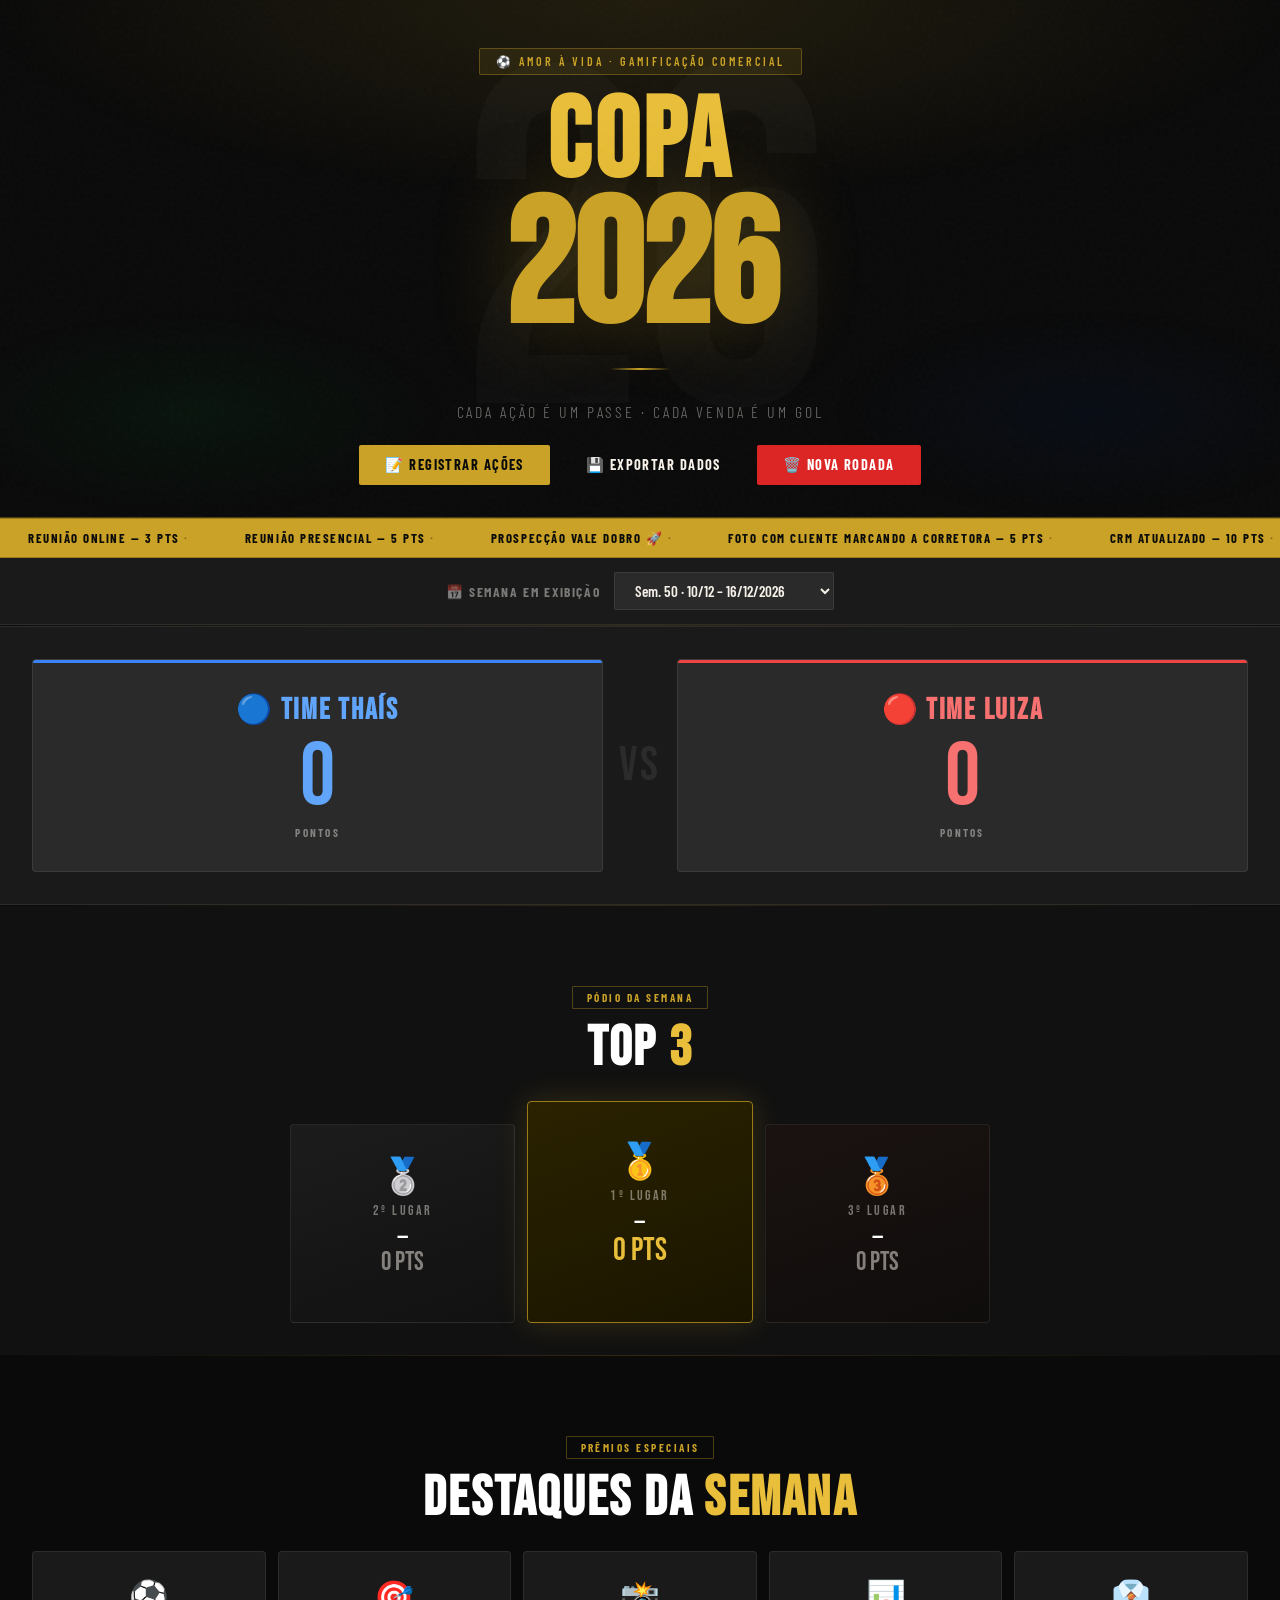
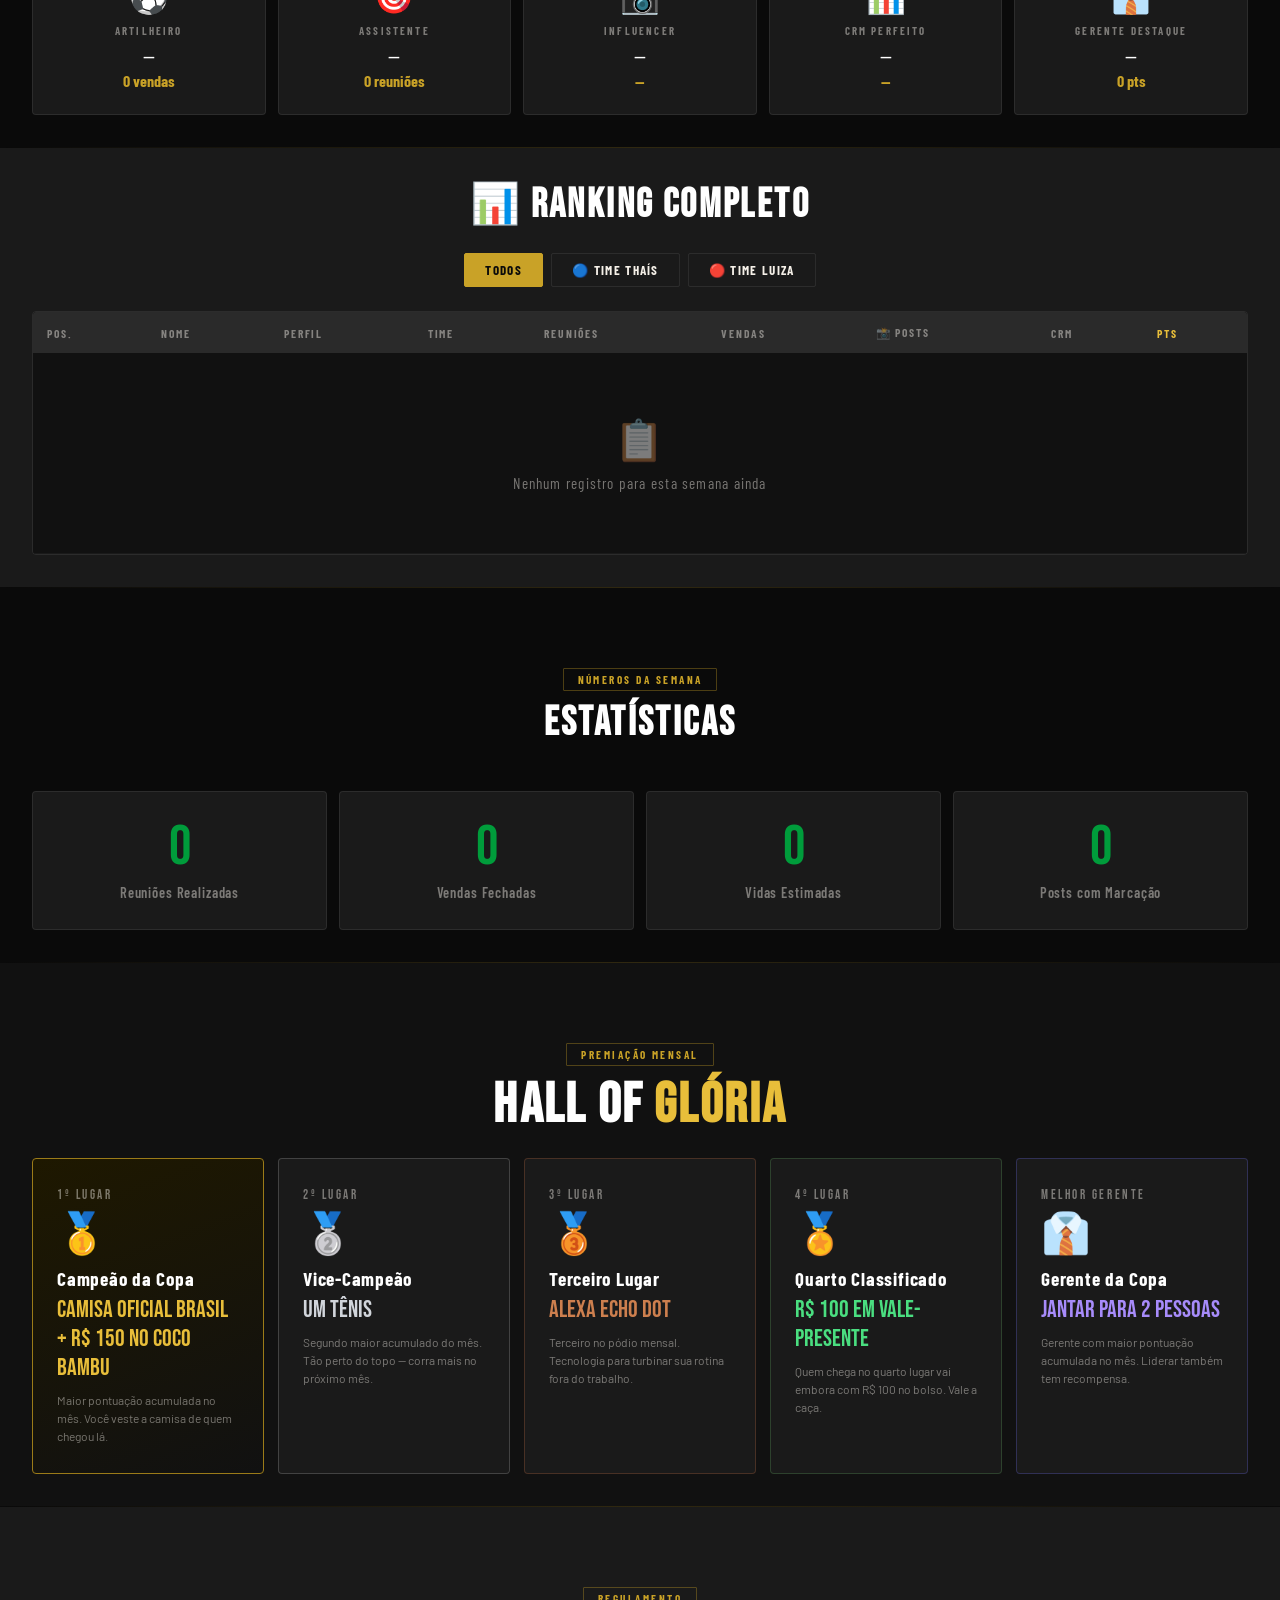
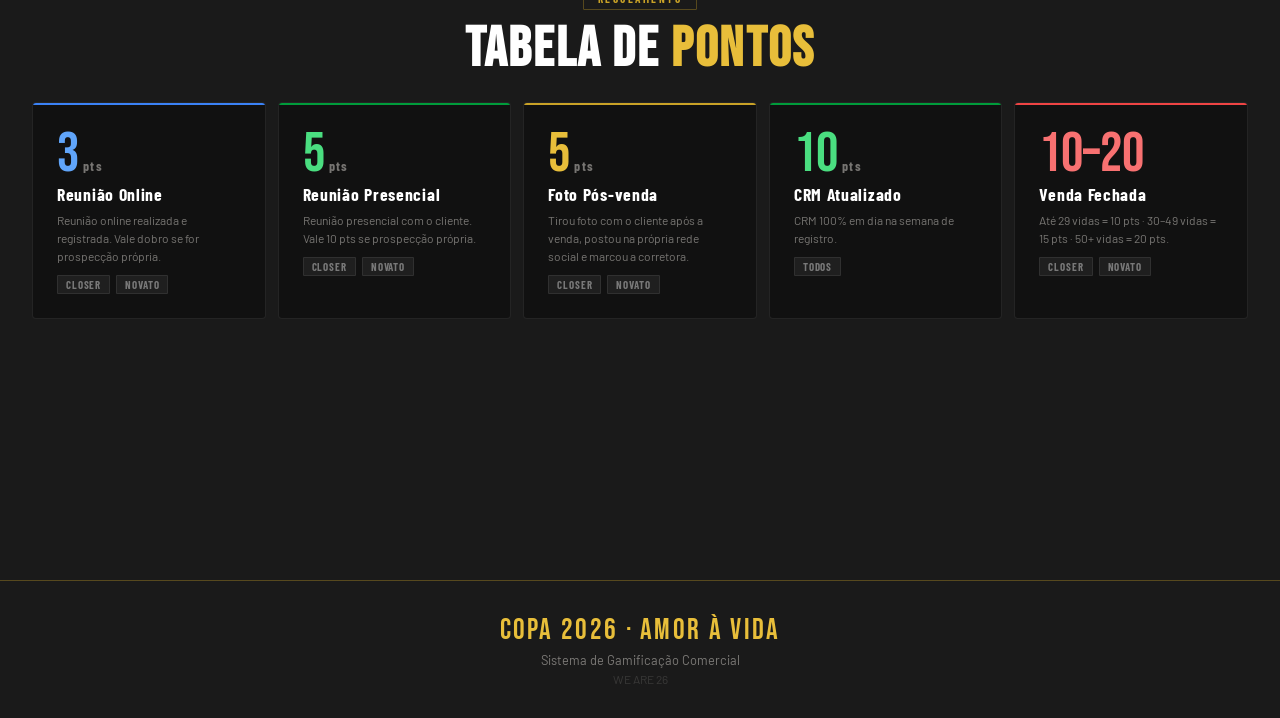
==== commit 71e2443a: "Update award prize text for silver medal" ====
--- a/index.html
+++ b/index.html
@@ -211,7 +211,7 @@
         <div class="award-pos">2º lugar</div>
         <div class="award-medal">🥈</div>
         <div class="award-title">Vice-Campeão</div>
-        <div class="award-prize silver-txt">Um Tênis à sua escolha</div>
+        <div class="award-prize silver-txt">Um Tênis</div>
         <div class="award-desc">Segundo maior acumulado do mês. Tão perto do topo — corra mais no próximo mês.</div>
       </div>
 
--- a/styles.css
+++ b/styles.css
@@ -1,474 +1,550 @@
-/* ============================================
-   GOLS DE OURO - STYLES
-   Visual Copa do Brasil
-============================================ */
-
-@import url('https://fonts.googleapis.com/css2?family=Bebas+Neue&family=Barlow+Condensed:wght@400;500;600;700;900&family=Barlow:wght@400;500&display=swap');
-
-*, *::before, *::after { margin: 0; padding: 0; box-sizing: border-box; }
-html { scroll-behavior: smooth; }
+@import url('https://fonts.googleapis.com/css2?family=Bebas+Neue&family=Barlow+Condensed:ital,wght@0,300;0,400;0,600;0,700;0,900;1,400&family=Barlow:wght@300;400;500&display=swap');
+
+*, *::before, *::after { margin:0; padding:0; box-sizing:border-box; }
+html { scroll-behavior:smooth; }
 
 :root {
-  --verde:        #009C3B;
-  --verde-escuro: #007A2F;
-  --verde-claro:  #00C94A;
-  --amarelo:      #FFDF00;
-  --amarelo-esc:  #E6C800;
-  --azul:         #002776;
-  --azul-medio:   #003DA5;
-  --azul-claro:   #1A5CB8;
-  --branco:       #FFFFFF;
-  --off-white:    #F5F0E8;
-  --bg-dark:      #001A4D;
-  --bg-card:      rgba(255,255,255,0.05);
-  --border:       rgba(255,255,255,0.1);
-  --text-muted:   rgba(255,255,255,0.55);
-  --shadow:       0 4px 24px rgba(0,0,0,0.35);
-
-  --team-thais: #3b82f6;
-  --team-luiza: #ef4444;
+  /* Copa 2026 palette */
+  --preto:       #0A0A0A;
+  --preto-soft:  #111111;
+  --cinza-dark:  #1A1A1A;
+  --cinza-mid:   #2A2A2A;
+  --cinza:       #3D3D3D;
+  --branco:      #F5F0E8;
+  --branco-puro: #FFFFFF;
+  --dourado:     #C9A227;
+  --dourado-clr: #E8BE3A;
+  --dourado-esc: #9B7B18;
+  --verde-br:    #009C3B;
+  --amarelo-br:  #FFDF00;
+  --azul-br:     #002776;
+
+  /* times */
+  --thais: #3b82f6;
+  --luiza: #ef4444;
+
+  --border: rgba(255,255,255,0.08);
+  --border-gold: rgba(201,162,39,0.35);
+  --text-muted: rgba(245,240,232,0.45);
+  --shadow-gold: 0 0 40px rgba(201,162,39,0.15);
 }
 
 body {
   font-family: 'Barlow', sans-serif;
-  background: var(--bg-dark);
+  background: var(--preto);
   color: var(--branco);
   min-height: 100vh;
   overflow-x: hidden;
 }
 
-/* ── BACKGROUND TEXTURE ─── */
+/* grain overlay */
 body::before {
-  content: '';
-  position: fixed; inset: 0;
-  background-image:
-    repeating-linear-gradient(45deg,  rgba(255,223,0,0.025) 0px, rgba(255,223,0,0.025) 1px, transparent 1px, transparent 44px),
-    repeating-linear-gradient(-45deg, rgba(255,223,0,0.025) 0px, rgba(255,223,0,0.025) 1px, transparent 1px, transparent 44px);
-  pointer-events: none; z-index: 0;
-}
-
-.container {
-  position: relative; z-index: 1;
-  max-width: 1300px;
-  margin: 0 auto;
-}
-
-/* ── HEADER ─── */
-header {
-  background: linear-gradient(160deg, rgba(0,39,118,0.95) 0%, rgba(0,26,77,0.98) 100%);
-  border-bottom: 3px solid var(--verde);
-  padding: 2.5rem 2rem 2rem;
-  text-align: center;
-  position: relative;
-  overflow: hidden;
-}
-header::before {
-  content: '';
-  position: absolute; inset: 0;
-  background: radial-gradient(ellipse 70% 80% at 50% -10%, rgba(0,156,59,0.25) 0%, transparent 60%);
-  pointer-events: none;
-}
-header h1 {
-  font-family: 'Bebas Neue', sans-serif;
-  font-size: clamp(2.5rem, 7vw, 4.5rem);
-  letter-spacing: 0.05em;
-  color: var(--amarelo);
-  text-shadow: 3px 3px 0 var(--verde-escuro), 0 0 40px rgba(255,223,0,0.25);
-  position: relative;
-}
-.subtitle {
-  font-family: 'Barlow Condensed', sans-serif;
-  font-weight: 500;
-  font-size: 1rem;
-  letter-spacing: 0.15em;
-  text-transform: uppercase;
-  color: var(--text-muted);
-  margin-top: 4px;
-  position: relative;
-}
-.header-actions {
-  display: flex; gap: 12px; flex-wrap: wrap;
-  justify-content: center;
-  margin-top: 1.5rem;
-  position: relative;
-}
-
-/* ── BUTTONS ─── */
-.btn-primary, .btn-secondary, .btn-danger, .btn-success {
-  font-family: 'Barlow Condensed', sans-serif;
-  font-weight: 700;
-  font-size: 0.95rem;
-  letter-spacing: 0.08em;
-  text-transform: uppercase;
-  padding: 11px 24px;
-  border: none; border-radius: 6px;
-  cursor: pointer;
-  transition: transform 0.15s, filter 0.15s;
-  text-decoration: none; display: inline-block;
-}
-.btn-primary  { background: var(--verde);   color: #fff; }
-.btn-secondary{ background: rgba(255,255,255,0.12); color: var(--branco); border: 1px solid var(--border); }
-.btn-danger   { background: #dc2626;        color: #fff; }
-.btn-success  { background: var(--amarelo); color: var(--azul); }
-.btn-primary:hover, .btn-danger:hover, .btn-success:hover { filter: brightness(1.12); transform: translateY(-2px); }
-.btn-secondary:hover { background: rgba(255,255,255,0.2); }
-.btn-large { width: 100%; padding: 16px; font-size: 1.15rem; margin-top: 1.5rem; border-radius: 8px; }
-
-/* ── WEEK SELECTOR ─── */
-.week-selector {
-  padding: 16px 2rem;
-  background: rgba(0,61,165,0.3);
-  border-bottom: 1px solid var(--border);
-  display: flex; align-items: center; gap: 14px; justify-content: center; flex-wrap: wrap;
-}
-.week-selector label {
-  font-family: 'Barlow Condensed', sans-serif;
-  font-weight: 700; font-size: 1rem; letter-spacing: 0.08em; text-transform: uppercase;
-}
-.week-selector select {
-  padding: 9px 18px;
-  background: rgba(255,255,255,0.08);
-  border: 1px solid var(--border);
-  border-radius: 6px;
-  color: var(--branco);
-  font-family: 'Barlow Condensed', sans-serif;
-  font-size: 1rem; font-weight: 600; min-width: 200px;
-}
-.week-selector select option { background: var(--azul); }
-
-/* ── TEAMS SCORE ─── */
-.teams-score {
-  display: flex; justify-content: space-around; align-items: center;
-  padding: 3rem 2rem;
-  background: linear-gradient(180deg, rgba(0,61,165,0.2) 0%, transparent 100%);
-  gap: 20px;
-  position: relative;
-}
-.teams-score::after {
-  content: 'VS';
-  position: absolute; top: 50%; left: 50%; transform: translate(-50%,-50%);
-  font-family: 'Bebas Neue', sans-serif;
-  font-size: 2.5rem; letter-spacing: 0.1em;
-  color: rgba(255,255,255,0.1);
-  pointer-events: none;
-}
-.team {
-  text-align: center; flex: 1; max-width: 380px;
-  background: var(--bg-card);
-  border: 1px solid var(--border);
-  border-radius: 16px; padding: 2rem;
-  transition: transform 0.2s;
-}
-.team:hover { transform: translateY(-4px); }
-.team h2 {
-  font-family: 'Bebas Neue', sans-serif;
-  font-size: 1.8rem; letter-spacing: 0.08em;
-  margin-bottom: 0.5rem;
-}
-.team-thais { border-top: 4px solid var(--team-thais); }
-.team-luiza { border-top: 4px solid var(--team-luiza); }
-.team-thais h2 { color: #60a5fa; }
-.team-luiza h2 { color: #f87171; }
-.team-points {
-  font-family: 'Bebas Neue', sans-serif;
-  font-size: 5rem; line-height: 1; margin: 6px 0;
-}
-.team-thais .team-points { color: #60a5fa; }
-.team-luiza .team-points { color: #f87171; }
-.team-label {
-  font-family: 'Barlow Condensed', sans-serif;
-  font-weight: 700; font-size: 0.9rem;
-  letter-spacing: 0.15em; text-transform: uppercase; color: var(--text-muted);
-}
-.team-lider-badge {
-  display: inline-block;
-  background: var(--amarelo); color: var(--azul);
-  font-family: 'Barlow Condensed', sans-serif;
-  font-weight: 900; font-size: 10px;
-  letter-spacing: 0.12em; text-transform: uppercase;
-  padding: 3px 12px; border-radius: 20px; margin-bottom: 8px;
-}
-
-/* ── PODIUM ─── */
+  content:'';
+  position:fixed; inset:0;
+  background-image: url("data:image/svg+xml,%3Csvg viewBox='0 0 256 256' xmlns='http://www.w3.org/2000/svg'%3E%3Cfilter id='noise'%3E%3CfeTurbulence type='fractalNoise' baseFrequency='0.9' numOctaves='4' stitchTiles='stitch'/%3E%3C/filter%3E%3Crect width='100%25' height='100%25' filter='url(%23noise)' opacity='0.04'/%3E%3C/svg%3E");
+  pointer-events:none; z-index:0; opacity:0.6;
+}
+
+.container { position:relative; z-index:1; max-width:1280px; margin:0 auto; }
+
+/* ── HEADER / HERO ── */
+.hero {
+  position:relative;
+  min-height:320px;
+  display:flex; flex-direction:column; align-items:center; justify-content:center;
+  text-align:center;
+  padding:3rem 2rem 2rem;
+  overflow:hidden;
+  border-bottom:1px solid var(--border-gold);
+}
+.hero::before {
+  content:'';
+  position:absolute; inset:0;
+  background:
+    radial-gradient(ellipse 80% 60% at 50% 0%, rgba(201,162,39,0.12) 0%, transparent 65%),
+    radial-gradient(ellipse 40% 40% at 15% 80%, rgba(0,156,59,0.07) 0%, transparent 50%),
+    radial-gradient(ellipse 40% 40% at 85% 80%, rgba(0,39,118,0.1) 0%, transparent 50%);
+  pointer-events:none;
+}
+/* big 26 background */
+.hero::after {
+  content:'26';
+  position:absolute;
+  font-family:'Bebas Neue', sans-serif;
+  font-size:clamp(18rem,40vw,30rem);
+  line-height:1;
+  top:50%; left:50%; transform:translate(-50%,-50%);
+  color:rgba(255,255,255,0.025);
+  pointer-events:none; user-select:none;
+  letter-spacing:-0.02em;
+}
+
+.hero-eyebrow {
+  font-family:'Barlow Condensed', sans-serif;
+  font-weight:600; font-size:0.75rem;
+  letter-spacing:0.25em; text-transform:uppercase;
+  color:var(--dourado);
+  background:rgba(201,162,39,0.1);
+  border:1px solid var(--border-gold);
+  padding:5px 16px; border-radius:2px;
+  margin-bottom:1.25rem;
+  position:relative; z-index:1;
+}
+.hero-title {
+  font-family:'Bebas Neue', sans-serif;
+  font-size:clamp(3.5rem,10vw,7rem);
+  line-height:0.88;
+  letter-spacing:0.03em;
+  color:var(--branco-puro);
+  position:relative; z-index:1;
+}
+.hero-title .gold { color:var(--dourado-clr); }
+.hero-title .year {
+  display:block;
+  font-size:clamp(5rem,15vw,11rem);
+  color:var(--dourado);
+  letter-spacing:-0.01em;
+  text-shadow:0 0 80px rgba(201,162,39,0.3);
+}
+.hero-sub {
+  font-family:'Barlow Condensed', sans-serif;
+  font-weight:300; font-size:1rem; letter-spacing:0.18em; text-transform:uppercase;
+  color:var(--text-muted);
+  margin-top:0.75rem;
+  position:relative; z-index:1;
+}
+.hero-divider {
+  width:60px; height:2px;
+  background:linear-gradient(90deg,transparent,var(--dourado),transparent);
+  margin:1.25rem auto;
+  position:relative; z-index:1;
+}
+.hero-actions {
+  display:flex; gap:10px; flex-wrap:wrap; justify-content:center;
+  margin-top:0.5rem; position:relative; z-index:1;
+}
+
+/* ── BUTTONS ── */
+.btn, button.btn, a.btn {
+  font-family:'Barlow Condensed', sans-serif;
+  font-weight:700; font-size:0.9rem; letter-spacing:0.1em; text-transform:uppercase;
+  padding:11px 26px; border:none; border-radius:2px;
+  cursor:pointer; text-decoration:none; display:inline-block;
+  transition:all 0.18s;
+}
+.btn-gold   { background:var(--dourado); color:var(--preto); }
+.btn-gold:hover { background:var(--dourado-clr); transform:translateY(-2px); }
+.btn-outline { background:transparent; color:var(--branco); border:1px solid rgba(255,255,255,0.2); }
+.btn-outline:hover { background:rgba(255,255,255,0.07); }
+.btn-danger { background:#dc2626; color:#fff; }
+.btn-danger:hover { background:#ef4444; }
+.btn-block  { width:100%; padding:16px; font-size:1.1rem; margin-top:1.5rem; border-radius:4px; }
+
+/* ── TICKER TAPE ── */
+.ticker {
+  overflow:hidden; background:var(--dourado);
+  height:40px; display:flex; align-items:center;
+  border-top:1px solid var(--dourado-esc);
+  border-bottom:1px solid var(--dourado-esc);
+}
+.ticker-inner { display:flex; white-space:nowrap; animation:ticker 32s linear infinite; }
+.ticker-item {
+  font-family:'Barlow Condensed', sans-serif;
+  font-weight:700; font-size:0.8rem; letter-spacing:0.12em; text-transform:uppercase;
+  color:var(--preto); padding:0 28px;
+}
+.ticker-item::after { content:' · '; opacity:0.4; }
+@keyframes ticker { from{transform:translateX(0)} to{transform:translateX(-50%)} }
+
+/* ── WEEK SELECTOR ── */
+.week-bar {
+  display:flex; align-items:center; gap:14px;
+  padding:14px 2rem; background:var(--cinza-dark);
+  border-bottom:1px solid var(--border);
+  flex-wrap:wrap; justify-content:center;
+}
+.week-bar label {
+  font-family:'Barlow Condensed', sans-serif;
+  font-weight:700; font-size:0.85rem; letter-spacing:0.12em; text-transform:uppercase; color:var(--text-muted);
+}
+.week-bar select {
+  padding:8px 16px;
+  background:var(--cinza-mid); border:1px solid var(--border);
+  border-radius:2px; color:var(--branco);
+  font-family:'Barlow Condensed', sans-serif; font-size:0.95rem; font-weight:600;
+  min-width:220px;
+}
+.week-bar select option { background:var(--cinza-dark); }
+
+/* ── SECTION HEADER ── */
+.section-header { text-align:center; padding:3rem 2rem 1.5rem; }
+.section-tag {
+  display:inline-block;
+  font-family:'Barlow Condensed', sans-serif;
+  font-weight:700; font-size:0.7rem; letter-spacing:0.22em; text-transform:uppercase;
+  color:var(--dourado); border:1px solid var(--border-gold);
+  padding:4px 14px; border-radius:1px; margin-bottom:0.75rem;
+}
+.section-title {
+  font-family:'Bebas Neue', sans-serif;
+  font-size:clamp(2rem,5vw,3.5rem); letter-spacing:0.04em; color:var(--branco-puro);
+  line-height:1;
+}
+.section-title .accent { color:var(--dourado-clr); }
+
+/* ── SCOREBOARD ── */
+.scoreboard {
+  display:grid; grid-template-columns:1fr auto 1fr;
+  gap:16px; align-items:center;
+  padding:2rem 2rem;
+  background:var(--cinza-dark);
+  border-top:1px solid var(--border); border-bottom:1px solid var(--border);
+}
+.team-panel {
+  border-radius:4px; padding:2rem 1.5rem; text-align:center;
+  background:var(--cinza-mid); border:1px solid var(--border);
+  transition:transform 0.2s;
+  position:relative; overflow:hidden;
+}
+.team-panel:hover { transform:translateY(-3px); }
+.team-panel::before {
+  content:'';
+  position:absolute; top:0; left:0; right:0; height:3px;
+}
+.panel-thais::before { background:var(--thais); }
+.panel-luiza::before { background:var(--luiza); }
+.panel-lider { border-color:var(--border-gold) !important; box-shadow:var(--shadow-gold); }
+.lider-pill {
+  display:inline-block;
+  font-family:'Barlow Condensed', sans-serif;
+  font-weight:900; font-size:0.65rem; letter-spacing:0.15em; text-transform:uppercase;
+  background:var(--dourado); color:var(--preto);
+  padding:3px 12px; border-radius:1px; margin-bottom:10px;
+}
+.team-name {
+  font-family:'Bebas Neue', sans-serif;
+  font-size:1.8rem; letter-spacing:0.06em; margin-bottom:6px;
+}
+.panel-thais .team-name { color:#60a5fa; }
+.panel-luiza .team-name { color:#f87171; }
+.team-pts-big {
+  font-family:'Bebas Neue', sans-serif; font-size:5.5rem; line-height:1;
+}
+.panel-thais .team-pts-big { color:#60a5fa; }
+.panel-luiza .team-pts-big { color:#f87171; }
+.pts-label {
+  font-family:'Barlow Condensed', sans-serif; font-weight:700;
+  font-size:0.7rem; letter-spacing:0.2em; text-transform:uppercase; color:var(--text-muted);
+  margin-top:4px;
+}
+.vs-block {
+  font-family:'Bebas Neue', sans-serif; font-size:3rem; letter-spacing:0.06em;
+  color:rgba(255,255,255,0.08); text-align:center;
+}
+
+/* ── PODIUM ── */
+.podium-section { padding:2rem 2rem; background:var(--preto-soft); }
 .podium {
-  display: flex; justify-content: center; align-items: flex-end;
-  gap: 16px; padding: 3rem 2rem;
-  background: rgba(0,0,0,0.2);
-}
-.podium-item {
-  border-radius: 14px; padding: 1.75rem 1.25rem;
-  text-align: center; min-width: 180px;
-  transition: transform 0.2s;
-  border: 1px solid rgba(255,255,255,0.1);
-}
-.podium-item:hover { transform: translateY(-6px); }
-.first  { order:2; background: linear-gradient(135deg,#b8860b,#ffd700,#daa520); color: #2d1a00; padding: 2.25rem 1.5rem; }
-.second { order:1; background: linear-gradient(135deg,#555,#9ca3af,#6b7280); color: #fff; }
-.third  { order:3; background: linear-gradient(135deg,#7c3010,#cd7f4e,#a05a2c); color: #fff; }
-.medal { font-size: 2.5rem; margin-bottom: 8px; }
-.podium-name { font-family: 'Barlow Condensed', sans-serif; font-weight: 700; font-size: 1.3rem; margin-bottom: 4px; }
-.podium-points { font-size: 0.95rem; opacity: 0.85; }
-.podium-team-badge {
-  display: inline-block;
-  font-family: 'Barlow Condensed', sans-serif;
-  font-weight: 700; font-size: 10px;
-  letter-spacing: 0.1em; text-transform: uppercase;
-  padding: 2px 10px; border-radius: 20px; margin-top: 6px;
-  opacity: 0.85;
-}
-.first .podium-team-badge  { background: rgba(0,0,0,0.25); }
-.second .podium-team-badge { background: rgba(255,255,255,0.2); }
-.third  .podium-team-badge { background: rgba(255,255,255,0.15); }
-
-/* ── HIGHLIGHTS ─── */
-.highlights {
-  display: grid;
-  grid-template-columns: repeat(auto-fit, minmax(210px, 1fr));
-  gap: 16px; padding: 2.5rem 2rem;
-}
-.highlight-card {
-  background: var(--bg-card);
-  border: 1px solid var(--border);
-  border-radius: 12px; padding: 1.5rem;
-  text-align: center; transition: border-color 0.2s, transform 0.2s;
-}
-.highlight-card:hover { border-color: rgba(255,223,0,0.4); transform: translateY(-3px); }
-.highlight-icon { font-size: 2.5rem; margin-bottom: 8px; }
-.highlight-title {
-  font-family: 'Barlow Condensed', sans-serif;
-  font-weight: 700; font-size: 0.8rem;
-  letter-spacing: 0.15em; text-transform: uppercase; color: var(--text-muted); margin-bottom: 8px;
-}
-.highlight-name { font-size: 1.15rem; font-weight: 500; margin-bottom: 4px; }
-.highlight-value { font-family: 'Barlow Condensed', sans-serif; font-weight: 700; font-size: 1rem; color: var(--amarelo); }
-
-/* ── RANKING ─── */
-.ranking {
-  padding: 2.5rem 2rem;
-  background: rgba(0,0,0,0.15);
-}
-.ranking h2 {
-  font-family: 'Bebas Neue', sans-serif;
-  font-size: 2.5rem; letter-spacing: 0.05em;
-  text-align: center; margin-bottom: 1.5rem; color: var(--amarelo);
-}
-.ranking-filters {
-  display: flex; justify-content: center; gap: 10px; margin-bottom: 1.5rem; flex-wrap: wrap;
-}
-.filter-btn {
-  font-family: 'Barlow Condensed', sans-serif;
-  font-weight: 700; font-size: 0.9rem; letter-spacing: 0.08em; text-transform: uppercase;
-  padding: 9px 22px;
-  border: 1px solid var(--border);
-  background: var(--bg-card); color: var(--branco);
-  border-radius: 6px; cursor: pointer; transition: all 0.2s;
-}
-.filter-btn:hover  { background: rgba(255,255,255,0.15); border-color: rgba(255,255,255,0.3); }
-.filter-btn.active { background: var(--verde); border-color: var(--verde); }
-.ranking-table-wrapper { overflow-x: auto; border-radius: 12px; }
-.ranking-table {
-  width: 100%;
-  border-collapse: collapse;
-  background: var(--bg-card);
-  border-radius: 12px; overflow: hidden;
-}
-.ranking-table thead { background: rgba(0,61,165,0.6); }
-.ranking-table th {
-  padding: 14px 16px; text-align: left;
-  font-family: 'Barlow Condensed', sans-serif;
-  font-weight: 700; font-size: 0.8rem; letter-spacing: 0.12em; text-transform: uppercase; color: var(--text-muted);
-}
-.ranking-table td { padding: 13px 16px; font-size: 14px; border-bottom: 1px solid rgba(255,255,255,0.05); }
-.ranking-table tbody tr { transition: background 0.15s; }
-.ranking-table tbody tr:hover { background: rgba(255,255,255,0.06); }
-.ranking-table tbody tr.pos-1 td { color: #fbbf24; }
-.ranking-table tbody tr.pos-2 td { color: #d1d5db; }
-.ranking-table tbody tr.pos-3 td { color: #fca5a5; }
-.points-col { text-align: right; font-family: 'Bebas Neue', sans-serif; font-size: 1.3rem; color: var(--amarelo) !important; }
+  display:flex; justify-content:center; align-items:flex-end;
+  gap:12px; max-width:700px; margin:0 auto;
+}
+.podium-card {
+  flex:1; border-radius:4px; padding:1.75rem 1rem;
+  text-align:center; transition:transform 0.2s;
+  border:1px solid var(--border);
+}
+.podium-card:hover { transform:translateY(-5px); }
+.pos-1 {
+  background:linear-gradient(160deg, #2a2200 0%, #1a1500 100%);
+  border-color:var(--dourado-esc);
+  box-shadow:0 0 30px rgba(201,162,39,0.2);
+  padding:2.25rem 1rem;
+}
+.pos-2 { background:linear-gradient(160deg,#1c1c1c,#111); }
+.pos-3 { background:linear-gradient(160deg,#1a1210,#0f0d0c); }
+.podium-medal { font-size:2.2rem; margin-bottom:6px; }
+.podium-rank {
+  font-family:'Bebas Neue', sans-serif; font-size:0.85rem; letter-spacing:0.18em;
+  color:var(--text-muted); margin-bottom:4px; text-transform:uppercase;
+}
+.podium-name {
+  font-family:'Barlow Condensed', sans-serif; font-weight:700; font-size:1.2rem;
+  color:var(--branco-puro); margin-bottom:4px;
+}
+.podium-pts {
+  font-family:'Bebas Neue', sans-serif; font-size:2rem;
+  color:var(--dourado-clr); line-height:1;
+}
+.pos-2 .podium-pts, .pos-3 .podium-pts { color:rgba(245,240,232,0.5); font-size:1.6rem; }
+.podium-team-tag {
+  display:inline-block; margin-top:6px;
+  font-family:'Barlow Condensed', sans-serif; font-weight:700;
+  font-size:0.7rem; letter-spacing:0.1em; text-transform:uppercase;
+  padding:2px 10px; border-radius:20px;
+}
+.tag-thais { background:rgba(59,130,246,0.15); color:#60a5fa; border:1px solid rgba(59,130,246,0.3); }
+.tag-luiza { background:rgba(239,68,68,0.15);  color:#f87171; border:1px solid rgba(239,68,68,0.3); }
+
+/* ── DESTAQUES ── */
+.highlights-section { padding:2rem; }
+.highlights-grid {
+  display:grid; grid-template-columns:repeat(auto-fit,minmax(200px,1fr)); gap:12px;
+}
+.hl-card {
+  background:var(--cinza-dark); border:1px solid var(--border);
+  border-radius:4px; padding:1.5rem; text-align:center;
+  transition:border-color 0.2s, transform 0.2s;
+}
+.hl-card:hover { border-color:var(--border-gold); transform:translateY(-3px); }
+.hl-icon { font-size:2rem; margin-bottom:8px; }
+.hl-tag {
+  font-family:'Barlow Condensed', sans-serif; font-weight:700;
+  font-size:0.68rem; letter-spacing:0.2em; text-transform:uppercase;
+  color:var(--text-muted); margin-bottom:8px;
+}
+.hl-name { font-size:1.1rem; font-weight:500; margin-bottom:4px; color:var(--branco-puro); }
+.hl-value { font-family:'Barlow Condensed', sans-serif; font-weight:700; font-size:1rem; color:var(--dourado); }
+
+/* ── RANKING ── */
+.ranking-section { padding:2rem; background:var(--cinza-dark); }
+.ranking-section h2 {
+  font-family:'Bebas Neue', sans-serif; font-size:2.5rem;
+  letter-spacing:0.06em; color:var(--branco-puro);
+  text-align:center; margin-bottom:1.5rem;
+}
+.rank-filters { display:flex; gap:8px; justify-content:center; flex-wrap:wrap; margin-bottom:1.5rem; }
+.rf-btn {
+  font-family:'Barlow Condensed', sans-serif; font-weight:700;
+  font-size:0.82rem; letter-spacing:0.1em; text-transform:uppercase;
+  padding:8px 20px; border:1px solid var(--border);
+  background:transparent; color:var(--branco); border-radius:2px; cursor:pointer;
+  transition:all 0.18s;
+}
+.rf-btn:hover   { background:rgba(255,255,255,0.08); border-color:rgba(255,255,255,0.2); }
+.rf-btn.active  { background:var(--dourado); color:var(--preto); border-color:var(--dourado); }
+.table-wrap { overflow-x:auto; border-radius:4px; border:1px solid var(--border); }
+.rank-table { width:100%; border-collapse:collapse; background:var(--preto-soft); }
+.rank-table thead { background:var(--cinza-mid); }
+.rank-table th {
+  padding:13px 14px; text-align:left;
+  font-family:'Barlow Condensed', sans-serif; font-weight:700;
+  font-size:0.72rem; letter-spacing:0.16em; text-transform:uppercase; color:var(--text-muted);
+}
+.rank-table td { padding:13px 14px; font-size:14px; border-bottom:1px solid rgba(255,255,255,0.04); }
+.rank-table tbody tr { transition:background 0.15s; }
+.rank-table tbody tr:hover { background:rgba(255,255,255,0.04); }
+.rank-table tbody tr.r1 td { color:var(--dourado-clr); }
+.rank-table tbody tr.r2 td { color:#d1d5db; }
+.rank-table tbody tr.r3 td { color:#fca5a5; }
+.pts-col { text-align:right; font-family:'Bebas Neue', sans-serif; font-size:1.4rem; color:var(--dourado-clr) !important; }
 .badge {
-  display: inline-block; padding: 3px 10px; border-radius: 20px;
-  font-family: 'Barlow Condensed', sans-serif;
-  font-weight: 700; font-size: 0.8rem; letter-spacing: 0.06em; text-transform: uppercase;
-}
-.badge-thais { background: rgba(59,130,246,0.2); color: #60a5fa; border: 1px solid rgba(59,130,246,0.3); }
-.badge-luiza { background: rgba(239,68,68,0.2);  color: #f87171; border: 1px solid rgba(239,68,68,0.3); }
-
-/* ── STATS ─── */
-.stats { padding: 2.5rem 2rem; }
-.stats h2 {
-  font-family: 'Bebas Neue', sans-serif;
-  font-size: 2.5rem; letter-spacing: 0.05em;
-  text-align: center; margin-bottom: 1.5rem; color: var(--branco);
-}
-.stats-grid { display: grid; grid-template-columns: repeat(auto-fit, minmax(180px, 1fr)); gap: 14px; }
+  display:inline-block; padding:3px 10px; border-radius:20px;
+  font-family:'Barlow Condensed', sans-serif; font-weight:700;
+  font-size:0.72rem; letter-spacing:0.08em; text-transform:uppercase;
+}
+
+/* ── STATS ── */
+.stats-section { padding:2rem; }
+.stats-section h2 {
+  font-family:'Bebas Neue', sans-serif; font-size:2.5rem;
+  letter-spacing:0.06em; color:var(--branco-puro); text-align:center; margin-bottom:1.5rem;
+}
+.stats-grid { display:grid; grid-template-columns:repeat(auto-fit,minmax(170px,1fr)); gap:12px; }
 .stat-card {
-  background: var(--bg-card); border: 1px solid var(--border);
-  border-radius: 12px; padding: 1.75rem; text-align: center;
-  transition: transform 0.2s, border-color 0.2s;
-}
-.stat-card:hover { transform: translateY(-3px); border-color: rgba(255,223,0,0.3); }
-.stat-number {
-  font-family: 'Bebas Neue', sans-serif;
-  font-size: 3.5rem; color: var(--verde-claro); line-height: 1; margin-bottom: 8px;
-}
-.stat-label { font-family: 'Barlow Condensed', sans-serif; font-weight: 500; font-size: 0.95rem; letter-spacing: 0.05em; color: var(--text-muted); }
-
-/* ── FORM ─── */
-.registro-form { padding: 2rem; }
-
-.section-title-form {
-  font-family: 'Bebas Neue', sans-serif;
-  font-size: 2.5rem; letter-spacing: 0.05em; color: var(--amarelo);
-  text-align: center; margin: 1.5rem 0;
-}
-
+  background:var(--cinza-dark); border:1px solid var(--border);
+  border-radius:4px; padding:1.75rem; text-align:center;
+  transition:border-color 0.2s, transform 0.2s;
+}
+.stat-card:hover { border-color:var(--border-gold); transform:translateY(-3px); }
+.stat-num {
+  font-family:'Bebas Neue', sans-serif; font-size:3.5rem;
+  color:var(--verde-br); line-height:1; margin-bottom:8px;
+}
+.stat-label { font-family:'Barlow Condensed', sans-serif; font-weight:600; font-size:0.9rem; letter-spacing:0.06em; color:var(--text-muted); }
+
+/* ── PREMIAÇÃO ── */
+.awards-section { padding:2rem; background:var(--preto-soft); }
+.awards-grid { display:grid; grid-template-columns:repeat(auto-fit,minmax(220px,1fr)); gap:14px; }
+.award-card {
+  background:var(--cinza-dark); border:1px solid var(--border);
+  border-radius:4px; padding:1.75rem 1.5rem;
+  transition:border-color 0.2s, transform 0.2s;
+  position:relative; overflow:hidden;
+}
+.award-card:hover { transform:translateY(-4px); }
+.award-card.gold   { border-color:var(--dourado-esc); background:linear-gradient(160deg,#1e1800,#111); }
+.award-card.silver { border-color:rgba(160,160,160,0.3); }
+.award-card.bronze { border-color:rgba(180,100,60,0.3); }
+.award-card.fourth { border-color:rgba(100,180,100,0.25); }
+.award-card.manager{ border-color:rgba(100,100,220,0.3); }
+.award-card.gold:hover   { box-shadow:var(--shadow-gold); }
+.award-pos {
+  font-family:'Bebas Neue', sans-serif; font-size:0.8rem; letter-spacing:0.2em;
+  text-transform:uppercase; color:var(--text-muted); margin-bottom:4px;
+}
+.award-medal { font-size:2.5rem; margin-bottom:10px; }
+.award-title {
+  font-family:'Barlow Condensed', sans-serif; font-weight:700; font-size:1.2rem;
+  letter-spacing:0.04em; color:var(--branco-puro); margin-bottom:6px;
+}
+.award-prize {
+  font-family:'Bebas Neue', sans-serif; font-size:1.5rem; line-height:1.2;
+  color:var(--dourado-clr); margin-bottom:8px;
+}
+.award-prize.silver-txt { color:#d1d5db; }
+.award-prize.bronze-txt { color:#cd7f4e; }
+.award-desc { font-size:12px; color:var(--text-muted); line-height:1.5; }
+
+/* ── TABELA DE PONTOS ── */
+.pontos-section { padding:2rem; background:var(--cinza-dark); }
+.pontos-grid { display:grid; grid-template-columns:repeat(auto-fit,minmax(220px,1fr)); gap:12px; }
+.ponto-card {
+  background:var(--preto-soft); border:1px solid var(--border);
+  border-radius:4px; padding:1.5rem;
+  position:relative; overflow:hidden;
+  transition:transform 0.2s, border-color 0.2s;
+}
+.ponto-card::after {
+  content:'';
+  position:absolute; top:0; left:0; right:0; height:2px;
+}
+.ponto-card:hover { transform:translateY(-3px); }
+.pc-azul::after   { background:var(--thais); }
+.pc-verde::after  { background:var(--verde-br); }
+.pc-ouro::after   { background:var(--dourado); }
+.pc-vermelho::after { background:#ef4444; }
+.pc-roxo::after   { background:#a855f7; }
+.ponto-card:hover.pc-azul    { border-color:rgba(59,130,246,0.3); }
+.ponto-card:hover.pc-verde   { border-color:rgba(0,156,59,0.3); }
+.ponto-card:hover.pc-ouro    { border-color:var(--border-gold); }
+.ponto-card:hover.pc-vermelho{ border-color:rgba(239,68,68,0.3); }
+.ponto-card:hover.pc-roxo    { border-color:rgba(168,85,247,0.3); }
+.ponto-pts {
+  font-family:'Bebas Neue', sans-serif; font-size:3.5rem; line-height:1; margin-bottom:4px;
+}
+.pc-azul    .ponto-pts { color:#60a5fa; }
+.pc-verde   .ponto-pts { color:#4ade80; }
+.pc-ouro    .ponto-pts { color:var(--dourado-clr); }
+.pc-vermelho .ponto-pts{ color:#f87171; }
+.pc-roxo    .ponto-pts { color:#c084fc; }
+.ponto-unit { font-family:'Barlow Condensed', sans-serif; font-size:0.85rem; font-weight:700; letter-spacing:0.1em; color:var(--text-muted); margin-left:4px; }
+.ponto-nome { font-family:'Barlow Condensed', sans-serif; font-weight:700; font-size:1.1rem; letter-spacing:0.04em; color:var(--branco-puro); margin-bottom:6px; }
+.ponto-desc { font-size:12px; color:var(--text-muted); line-height:1.5; margin-bottom:10px; }
+.ponto-tags { display:flex; gap:6px; flex-wrap:wrap; }
+.ptag {
+  font-family:'Barlow Condensed', sans-serif; font-weight:700; font-size:0.68rem;
+  letter-spacing:0.08em; text-transform:uppercase;
+  padding:2px 8px; border-radius:1px;
+  background:rgba(255,255,255,0.06); color:rgba(255,255,255,0.4);
+  border:1px solid rgba(255,255,255,0.08);
+}
+
+/* ── FORM ── */
+.form-page {
+  padding:2rem;
+}
 .form-section {
-  background: var(--bg-card);
-  border: 1px solid var(--border);
-  border-radius: 14px; padding: 1.75rem; margin-bottom: 1.5rem;
+  background:var(--cinza-dark); border:1px solid var(--border);
+  border-radius:4px; padding:1.75rem 1.5rem; margin-bottom:1.25rem;
 }
 .form-section h3 {
-  font-family: 'Barlow Condensed', sans-serif;
-  font-weight: 700; font-size: 1.2rem; letter-spacing: 0.08em; text-transform: uppercase;
-  color: var(--amarelo); margin-bottom: 1.25rem;
-  display: flex; align-items: center; gap: 8px;
-}
-.form-group { margin-bottom: 1.1rem; }
+  font-family:'Barlow Condensed', sans-serif; font-weight:700;
+  font-size:0.85rem; letter-spacing:0.2em; text-transform:uppercase;
+  color:var(--dourado); margin-bottom:1.25rem;
+  border-bottom:1px solid var(--border-gold); padding-bottom:10px;
+}
+.form-group { margin-bottom:1rem; }
 .form-group label {
-  display: block; margin-bottom: 6px;
-  font-family: 'Barlow Condensed', sans-serif;
-  font-weight: 600; font-size: 0.95rem; letter-spacing: 0.04em; color: var(--text-muted);
+  display:block; margin-bottom:6px;
+  font-family:'Barlow Condensed', sans-serif; font-weight:600;
+  font-size:0.9rem; letter-spacing:0.06em; color:rgba(245,240,232,0.6);
 }
 .form-group input[type="number"],
 .form-group input[type="week"],
 .form-group select {
-  width: 100%; padding: 11px 14px;
-  background: rgba(255,255,255,0.07);
-  border: 1px solid rgba(255,255,255,0.15);
-  border-radius: 8px;
-  color: var(--branco);
-  font-family: 'Barlow', sans-serif; font-size: 1rem;
-  transition: border-color 0.2s, background 0.2s;
-}
-.form-group input:focus,
-.form-group select:focus { outline: none; border-color: var(--verde); background: rgba(255,255,255,0.1); }
-.form-group select option { background: var(--azul); }
-.form-group small { display: block; margin-top: 5px; font-size: 0.8rem; color: var(--verde-claro); opacity: 0.8; }
-.form-row { display: grid; grid-template-columns: repeat(auto-fit, minmax(190px, 1fr)); gap: 16px; }
-
-/* Checkbox */
-.checkbox-group { margin-bottom: 10px; }
-.checkbox-label {
-  display: flex; align-items: center; gap: 12px;
-  cursor: pointer;
-  padding: 12px 16px;
-  background: rgba(255,255,255,0.04);
-  border: 1px solid rgba(255,255,255,0.08);
-  border-radius: 8px;
-  font-size: 0.95rem; color: var(--branco);
-  transition: background 0.2s, border-color 0.2s;
-}
-.checkbox-label:hover { background: rgba(255,255,255,0.1); border-color: rgba(255,255,255,0.2); }
-.checkbox-label input[type="checkbox"] {
-  width: 18px; height: 18px; cursor: pointer; flex-shrink: 0;
-  accent-color: var(--verde);
-}
-
-/* Points Preview */
-.points-preview {
-  background: linear-gradient(135deg, var(--azul-medio), var(--azul));
-  border: 2px solid rgba(255,223,0,0.3);
-  border-radius: 16px; padding: 2rem; text-align: center; margin: 1.5rem 0;
-}
-.points-preview h3 {
-  font-family: 'Barlow Condensed', sans-serif;
-  font-weight: 700; font-size: 1rem; letter-spacing: 0.12em; text-transform: uppercase;
-  color: var(--text-muted); margin-bottom: 8px;
-}
-.points-total {
-  font-family: 'Bebas Neue', sans-serif;
-  font-size: 4.5rem; color: var(--amarelo); line-height: 1; margin: 6px 0;
-}
-.points-help { font-size: 0.85rem; color: var(--text-muted); }
-
-/* Points breakdown */
-.points-breakdown { margin-top: 12px; font-size: 12px; color: rgba(255,255,255,0.5); line-height: 1.7; }
-
-/* ── NOTICE / MESSAGE ─── */
-.success-message {
-  background: var(--verde-escuro); border: 1px solid var(--verde);
-  color: white; padding: 16px 20px; border-radius: 10px;
-  text-align: center; margin: 16px 0;
-  font-family: 'Barlow Condensed', sans-serif; font-weight: 700; font-size: 1.1rem; letter-spacing: 0.04em;
-  animation: slideDown 0.4s ease;
-}
-.error-message {
-  background: rgba(220,38,38,0.2); border: 1px solid rgba(220,38,38,0.5);
-  color: #fca5a5; padding: 16px 20px; border-radius: 10px;
-  text-align: center; margin: 16px 0;
-  font-family: 'Barlow Condensed', sans-serif; font-weight: 600; font-size: 1rem;
-}
-@keyframes slideDown { from { opacity:0; transform: translateY(-16px); } to { opacity:1; transform: translateY(0); } }
-
-/* ── SECTION DIVIDER ─── */
-.divider {
-  height: 1px;
-  background: linear-gradient(90deg, transparent, rgba(255,223,0,0.2), transparent);
-}
-
-/* ── EMPTY STATE ─── */
-.empty-state {
-  text-align: center; padding: 3rem;
-  color: var(--text-muted);
-  font-family: 'Barlow Condensed', sans-serif;
-  font-size: 1rem; letter-spacing: 0.06em;
-}
-.empty-state span { font-size: 3rem; display: block; margin-bottom: 12px; }
-
-/* ── FOOTER ─── */
+  width:100%; padding:11px 14px;
+  background:rgba(255,255,255,0.05); border:1px solid rgba(255,255,255,0.12);
+  border-radius:2px; color:var(--branco);
+  font-family:'Barlow', sans-serif; font-size:1rem;
+  transition:border-color 0.2s, background 0.2s;
+}
+.form-group input:focus, .form-group select:focus {
+  outline:none; border-color:var(--dourado);
+  background:rgba(201,162,39,0.05);
+}
+.form-group select option { background:var(--cinza-dark); }
+.form-group small { display:block; margin-top:4px; font-size:0.78rem; color:var(--dourado); opacity:0.8; }
+.form-row { display:grid; grid-template-columns:repeat(auto-fit,minmax(190px,1fr)); gap:14px; }
+.cb-label {
+  display:flex; align-items:center; gap:12px; cursor:pointer;
+  padding:12px 14px; background:rgba(255,255,255,0.03);
+  border:1px solid rgba(255,255,255,0.08); border-radius:2px;
+  font-size:0.92rem; color:var(--branco); transition:all 0.15s;
+  margin-bottom:8px;
+}
+.cb-label:hover { background:rgba(201,162,39,0.06); border-color:var(--border-gold); }
+.cb-label input[type="checkbox"] { width:16px; height:16px; cursor:pointer; accent-color:var(--dourado); flex-shrink:0; }
+
+/* Points preview */
+.pts-preview {
+  background:linear-gradient(135deg,#1a1500,#0f0e0a);
+  border:1px solid var(--border-gold); border-radius:4px;
+  padding:2rem; text-align:center; margin:1.25rem 0;
+  box-shadow:var(--shadow-gold);
+}
+.pts-preview-label {
+  font-family:'Barlow Condensed', sans-serif; font-weight:700;
+  font-size:0.75rem; letter-spacing:0.22em; text-transform:uppercase;
+  color:var(--text-muted); margin-bottom:8px;
+}
+.pts-preview-num {
+  font-family:'Bebas Neue', sans-serif; font-size:5rem; color:var(--dourado-clr); line-height:1;
+}
+.pts-preview-sub { font-size:0.82rem; color:var(--text-muted); margin-top:4px; }
+
+/* Messages */
+.msg-success {
+  background:rgba(0,156,59,0.15); border:1px solid rgba(0,156,59,0.4);
+  color:#4ade80; padding:14px 18px; border-radius:2px; margin:12px 0;
+  font-family:'Barlow Condensed', sans-serif; font-weight:700; font-size:1rem; letter-spacing:0.04em;
+  text-align:center; animation:msgIn 0.3s ease;
+}
+.msg-error {
+  background:rgba(220,38,38,0.15); border:1px solid rgba(220,38,38,0.4);
+  color:#f87171; padding:14px 18px; border-radius:2px; margin:12px 0;
+  font-family:'Barlow Condensed', sans-serif; font-weight:700; font-size:1rem; letter-spacing:0.04em;
+  text-align:center;
+}
+@keyframes msgIn { from{opacity:0;transform:translateY(-10px)} to{opacity:1;transform:translateY(0)} }
+
+/* Divider */
+.divider { height:1px; background:linear-gradient(90deg,transparent,rgba(201,162,39,0.2),transparent); }
+
+/* Empty */
+.empty-state { text-align:center; padding:3rem; color:var(--text-muted); font-family:'Barlow Condensed', sans-serif; font-size:0.95rem; letter-spacing:0.08em; }
+.empty-state span { font-size:2.5rem; display:block; margin-bottom:10px; }
+
+/* Footer */
 footer {
-  background: rgba(0,0,0,0.5);
-  border-top: 2px solid var(--verde);
-  padding: 2rem; text-align: center;
-}
-footer .footer-title {
-  font-family: 'Bebas Neue', sans-serif;
-  font-size: 1.5rem; letter-spacing: 0.1em; color: var(--amarelo);
-}
-footer p { font-size: 0.85rem; color: var(--text-muted); margin-top: 4px; }
-
-/* ── RESPONSIVE ─── */
-@media (max-width: 768px) {
-  header { padding: 1.5rem 1rem 1.25rem; }
-  .teams-score { flex-direction: column; padding: 2rem 1rem; }
-  .teams-score::after { display: none; }
-  .podium { flex-direction: column; align-items: stretch; padding: 2rem 1rem; }
-  .podium-item { order: initial !important; }
-  .ranking, .highlights, .stats, .registro-form { padding: 1.5rem 1rem; }
-  .form-row { grid-template-columns: 1fr; }
-  .ranking-table th:nth-child(3),
-  .ranking-table td:nth-child(3) { display: none; }
-}
-
-/* ── SCROLL REVEAL ─── */
-.reveal { opacity: 0; transform: translateY(24px); transition: opacity 0.6s ease, transform 0.6s ease; }
-.reveal.visible { opacity: 1; transform: translateY(0); }
-
-/* ── TAPE ─── */
-.tape {
-  overflow: hidden; background: var(--verde);
-  height: 44px; display: flex; align-items: center;
-  border-top: 1px solid var(--verde-escuro);
-  border-bottom: 1px solid var(--verde-escuro);
-}
-.tape-inner {
-  display: flex; white-space: nowrap;
-  animation: scroll-tape 28s linear infinite;
-}
-.tape-item {
-  font-family: 'Barlow Condensed', sans-serif;
-  font-weight: 700; font-size: 0.85rem; letter-spacing: 0.1em; text-transform: uppercase;
-  color: rgba(255,255,255,0.85); padding: 0 28px;
-}
-.tape-item::after { content: ' ⚽ '; opacity: 0.6; }
-@keyframes scroll-tape { from { transform: translateX(0); } to { transform: translateX(-50%); } }
+  background:var(--cinza-dark); border-top:1px solid var(--border-gold);
+  padding:2rem; text-align:center;
+}
+.footer-wordmark {
+  font-family:'Bebas Neue', sans-serif; font-size:1.8rem;
+  letter-spacing:0.08em; color:var(--dourado-clr);
+}
+footer p { font-size:0.8rem; color:var(--text-muted); margin-top:4px; }
+
+/* Scroll reveal */
+.reveal { opacity:0; transform:translateY(22px); transition:opacity 0.65s ease, transform 0.65s ease; }
+.reveal.visible { opacity:1; transform:translateY(0); }
+
+/* Responsive */
+@media(max-width:768px){
+  .scoreboard { grid-template-columns:1fr; }
+  .vs-block { display:none; }
+  .podium { flex-direction:column; align-items:stretch; }
+  .podium-card { order:initial !important; }
+  .form-row { grid-template-columns:1fr; }
+  .rank-table th:nth-child(3), .rank-table td:nth-child(3) { display:none; }
+}
